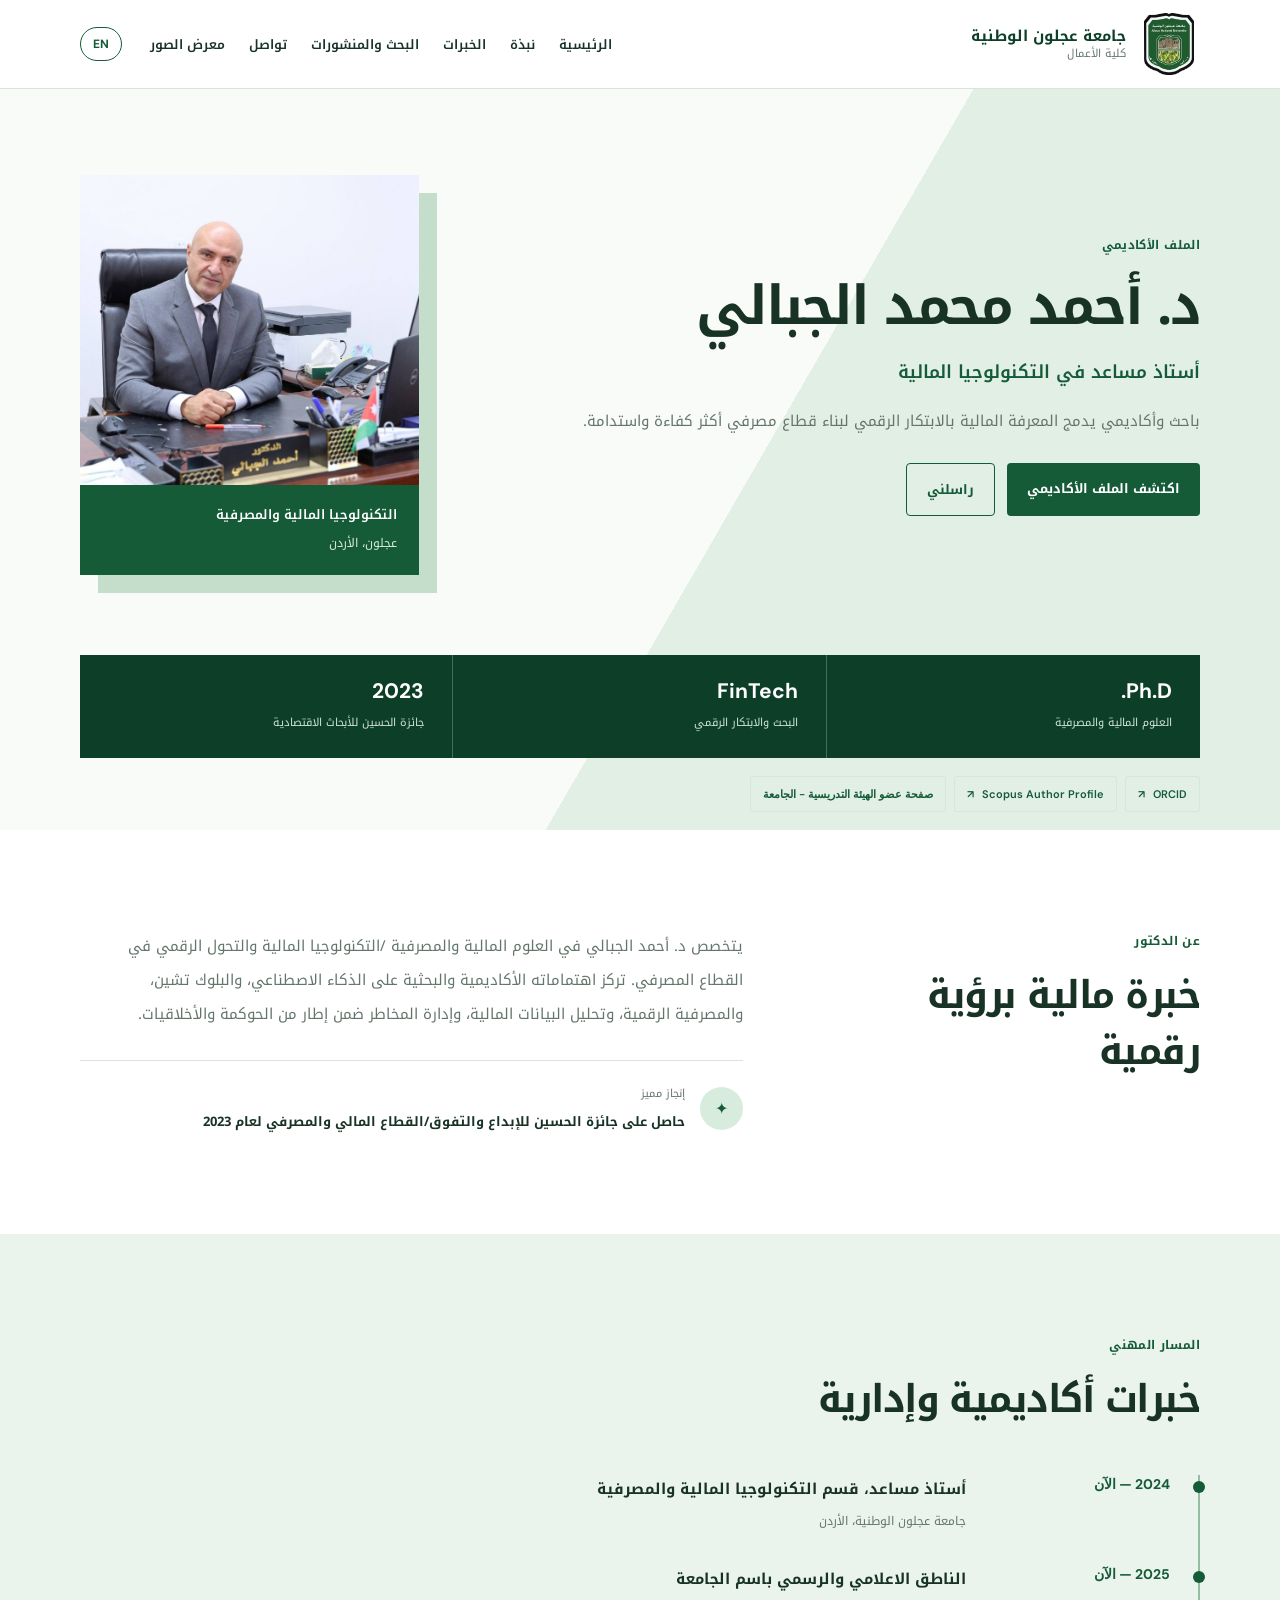
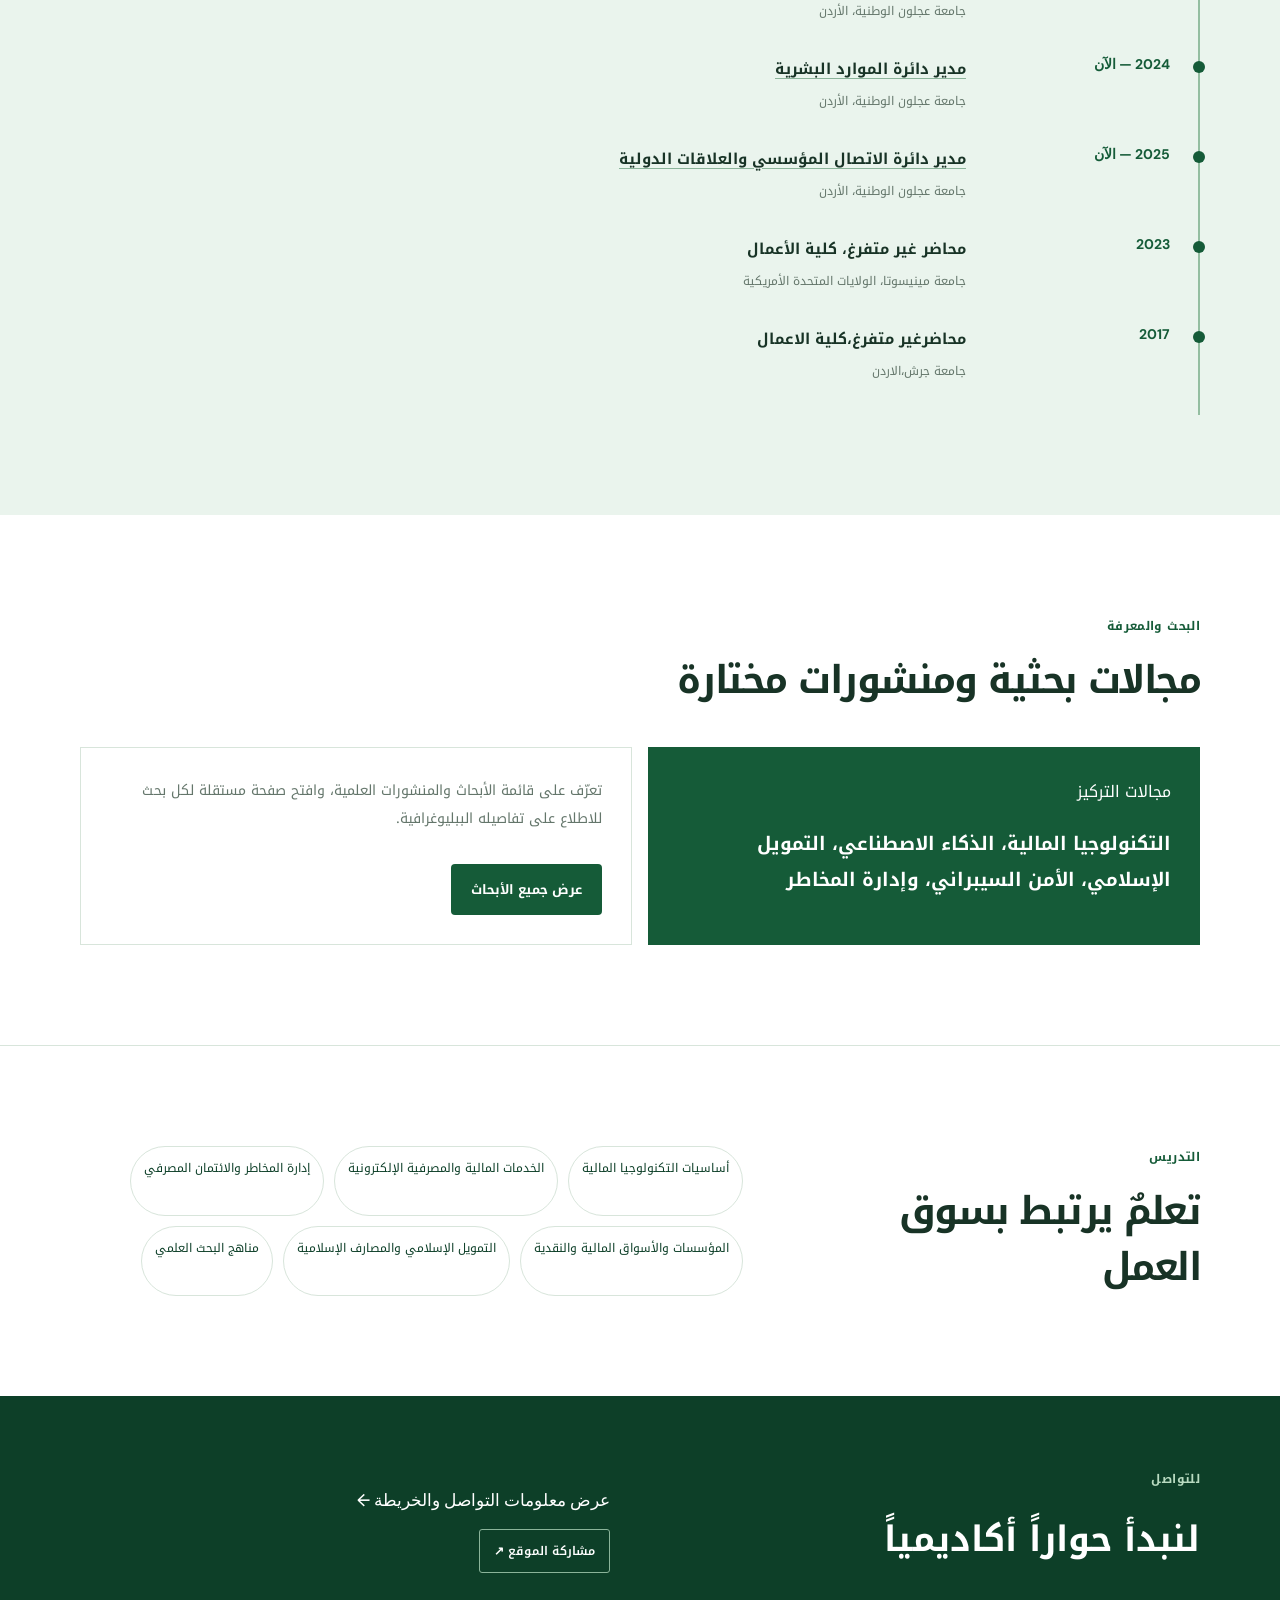
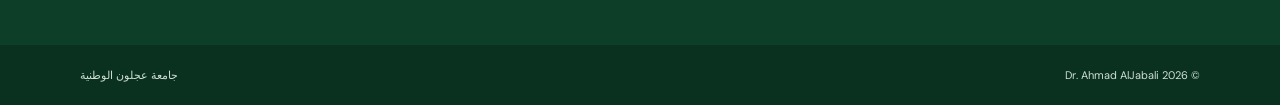
==== index.html @ 1e4c78b5 "Update index.html" ====
<!doctype html>
<html lang="ar" dir="rtl">
<head>
  <meta charset="UTF-8" />
  <meta name="viewport" content="width=device-width, initial-scale=1.0" />
  <title>د. أحمد الجبالي | الملف الأكاديمي</title>
  <meta name="description" content="الموقع الأكاديمي للدكتور أحمد الجبالي - العلوم المالية والمصرفية /التكنولوجيا المالية." />
  <!-- Social Media Preview -->
<meta property="og:title" content="د. أحمد محمد الجبالي | الملف الأكاديمي" />
<meta property="og:description" content="الموقع الأكاديمي للدكتور أحمد الجبالي - العلوم المالية والمصرفية/التكنولوجيا المالية." />
<meta property="og:image" content="https://mohammadalj5.github.io/dr_ahmadaljabali-website/assets/51c2ac51-fe63-4272-a3a8-78ae54e2b1c9.png" />
<meta property="og:url" content="https://mohammadalj5.github.io/dr_ahmadaljabali-website/" />
<meta property="og:type" content="website" />

<meta name="twitter:card" content="summary_large_image" />
<meta name="twitter:title" content="د. أحمد محمد الجبالي | الملف الأكاديمي" />
<meta name="twitter:description" content="الموقع الأكاديمي للدكتور أحمد الجبالي - العلوم المالية والمصرفية /التكنولوجيا المالية." />
<meta name="twitter:image" content="https://mohammadalj5.github.io/dr_ahmadaljabali-website/assets/51c2ac51-fe63-4272-a3a8-78ae54e2b1c9.png" />
  <link rel="preconnect" href="https://fonts.googleapis.com">
  <link rel="preconnect" href="https://fonts.gstatic.com" crossorigin>
  <link href="https://fonts.googleapis.com/css2?family=DM+Sans:wght@400;500;600;700&family=Noto+Kufi+Arabic:wght@400;500;600;700&display=swap" rel="stylesheet">
  <link rel="stylesheet" href="styles.css" />
</head>
<body>
  <header class="site-header" id="top">
    <div class="container nav-wrap">
      <a class="brand" href="#top" aria-label="الرئيسية">
        <img src="assets/anu-logo.png" alt="شعار جامعة عجلون الوطنية" />
        <span><strong data-i18n="university">جامعة عجلون الوطنية</strong><small data-i18n="college">كلية الأعمال</small></span>
      </a>
      <nav aria-label="التنقل الرئيسي">
        <a href="index.html" data-i18n="navHome">الرئيسية</a>
        <a href="#about" data-i18n="navAbout">نبذة</a>
        <a href="#experience" data-i18n="navExperience">الخبرات</a>
        <a href="publications.html" data-i18n="navResearch">البحث والمنشورات</a>
        <a href="contact.html" data-i18n="navContact">تواصل</a>
        <a href="gallery.html" data-i18n="navGallery">معرض الصور</a>
      </nav>
      <button class="language-toggle" id="languageToggle" type="button" aria-label="Switch to English">EN</button>
    </div>
  </header>

  <main>
    <section class="hero">
      <div class="container hero-grid">
        <div class="hero-copy">
          <p class="eyebrow" data-i18n="eyebrow">الملف الأكاديمي</p>
          <h1 data-i18n="name">د. أحمد محمد الجبالي</h1>
          <p class="role" data-i18n="role">أستاذ مساعد في العلوم المالية والمصرفية /التكنولوجيا المالية</p>
          <p class="intro" data-i18n="intro">باحث وأكاديمي يدمج المعرفة المالية بالابتكار الرقمي لبناء قطاع مصرفي أكثر كفاءة واستدامة.</p>
          <div class="hero-actions">
            <a class="button button-primary" href="#about" data-i18n="discover">اكتشف الملف الأكاديمي</a>
            <a class="button button-quiet" href="mailto:A.Aljabali@anu.edu.jo" data-i18n="email">راسلني</a>
          </div>
        </div>
        <aside class="profile-card profile-visual" aria-label="صورة الدكتور أحمد الجبالي">
          <img src="assets/ahmad-aljabali.jpg" alt="الدكتور أحمد الجبالي" />
          <div class="photo-caption"><p data-i18n="cardDepartment"> التكنولوجيا المالية والمصرفية</p><span data-i18n="cardLocation">عجلون، الأردن</span></div>
        </aside>
      </div>
      <div class="container highlights" aria-label="إحصاءات مهنية">
        <div><strong>Ph.D.</strong><span data-i18n="statPhd">العلوم المالية والمصرفية</span></div>
        <div><strong>FinTech</strong><span data-i18n="statFintech">البحث والابتكار الرقمي</span></div>
        <div><strong>2023</strong><span data-i18n="statAward">جائزة الحسين للأبحاث الاقتصادية</span></div>
      </div>
      <div class="container profile-links" aria-label="روابط أكاديمية">
        <a href="https://orcid.org/0009-0002-8690-1469" target="_blank" rel="noopener">ORCID <span>↗</span></a>
        <a href="https://www.scopus.com/authid/detail.uri?authorId=59674496400" target="_blank" rel="noopener">Scopus Author Profile <span>↗</span></a>
        <a href="https://www.anu.edu.jo/colleges/business-college/department-of-banking-and-financial-sciences/faculty-members-of-the-department-of-banking-and-finance/" target="_blank" rel="noopener" data-i18n="facultyLink">صفحة عضو الهيئة التدريسية - الجامعة</a>
      </div>
    </section>

    <section class="section" id="about">
      <div class="container two-column">
        <div>
          <p class="section-kicker" data-i18n="aboutKicker">عن الدكتور</p>
          <h2 data-i18n="aboutTitle">خبرة مالية برؤية رقمية</h2>
        </div>
        <div>
          <p class="body-copy" data-i18n="aboutText">يتخصص د. أحمد الجبالي في العلوم المالية والمصرفية /التكنولوجيا المالية والتحول الرقمي في القطاع المصرفي. تركز اهتماماته الأكاديمية والبحثية على الذكاء الاصطناعي، والبلوك تشين، والمصرفية الرقمية، وتحليل البيانات المالية، وإدارة المخاطر ضمن إطار من الحوكمة والأخلاقيات.</p>
          <div class="award-callout">
            <span class="award-icon">✦</span>
            <div><small data-i18n="awardLabel">إنجاز مميز</small><strong data-i18n="awardText">حاصل على جائزة الحسين للابداع والتفوق / القطاع المالية والمصرفي لعام 2023</strong></div>
          </div>
        </div>
      </div>
    </section>

    <section class="section soft-section" id="experience">
      <div class="container">
        <p class="section-kicker" data-i18n="experienceKicker">المسار المهني</p>
        <h2 data-i18n="experienceTitle">خبرات أكاديمية وإدارية</h2>
        <div class="timeline">
          <article><time>2024 — <span data-i18n="present">الآن</span></time><div><h3 data-i18n="job1">أستاذ مساعد، قسم التكنولوجيا المالية والمصرفية</h3><p data-i18n="anu">جامعة عجلون الوطنية، الأردن</p></div></article>
          <article><time>2025 — <span data-i18n="present2">الآن</span></time><div><h3 data-i18n="job2"> الناطق الاعلامي والرسمي باسم الجامعة</h3><p data-i18n="anu2">جامعة عجلون الوطنية، الأردن</p></div></article>
          <article><time>2024 — <span data-i18n="present3">الآن</span></time><div><h3><a class="role-link" href="https://www.anu.edu.jo/human-resources-department/" target="_blank" rel="noopener" data-i18n="jobHr"> مدير دائرة الموارد البشرية</a></h3><p data-i18n="anuHr">جامعة عجلون الوطنية، الأردن</p></div></article>
          <article><time>2025 — <span data-i18n="present4">الآن</span></time><div><h3><a class="role-link" href="https://www.anu.edu.jo/public-relations-department/" target="_blank" rel="noopener" data-i18n="jobPr">مدير دائرة الإتصال المؤسسي والعلاقات الدولية </a></h3><p data-i18n="anuPr">جامعة عجلون الوطنية، الأردن</p></div></article>
          <article><time>2023 </time><div><h3 data-i18n="job4">محاضر غير متفرغ/كلية الاعمال</h3><p data-i18n="minnesota">جامعة مينيسوتا، الولايات المتحدة الأمريكية</p></div></article>
          <article><time>2017 </time><div><h3 data-i18n="job5">محاضرغيرمتفرغ،كلية الاعمال</h3><p data-i18n="fiafi">الاردن،جامعة جرش</p></div></article>
        </div>
      </div>
    </section>

    <section class="section" id="research">
      <div class="container">
        <p class="section-kicker" data-i18n="researchKicker">البحث والمعرفة</p>
        <h2 data-i18n="researchTitle">مجالات بحثية ومنشورات مختارة</h2>
        <div class="research-overview">
          <article class="research-lead"><span data-i18n="areasLabel">مجالات التركيز</span><h3 data-i18n="areas">التكنولوجيا المالية، الذكاء الاصطناعي، التمويل الإسلامي، الأمن السيبراني، وإدارة المخاطر</h3></article>
          <div><p data-i18n="researchIntro">تعرّف على قائمة الأبحاث والمنشورات العلمية، وافتح صفحة مستقلة لكل بحث للاطلاع على تفاصيله الببليوغرافية.</p><a href="publications.html" class="button button-primary" data-i18n="viewResearch">عرض جميع الأبحاث</a></div>
        </div>
      </div>
    </section>

    <section class="section teaching-section">
      <div class="container two-column">
        <div><p class="section-kicker" data-i18n="teachingKicker">التدريس</p><h2 data-i18n="teachingTitle">تعلمٌ يرتبط بسوق العمل</h2></div>
        <div class="course-list">
          <span data-i18n="course1">أساسيات التكنولوجيا المالية</span><span data-i18n="course2">الخدمات المالية والمصرفية الإلكترونية</span><span data-i18n="course3">إدارة المخاطر والائتمان المصرفي</span><span data-i18n="course4">المؤسسات والأسواق المالية والنقدية</span><span data-i18n="course5">التمويل الإسلامي والمصارف الإسلامية</span><span data-i18n="course6">مناهج البحث العلمي</span>
        </div>
      </div>
    </section>

    <section class="contact-section" id="contact">
      <div class="container contact-grid">
        <div><p class="section-kicker light" data-i18n="contactKicker">للتواصل</p><h2 data-i18n="contactTitle">لنبدأ حواراً أكاديمياً</h2></div>
        <div class="contact-details"><a href="contact.html" data-i18n="contactCta">عرض معلومات التواصل والخريطة ←</a><button class="share-site" id="shareSite" type="button" data-i18n="shareSite">مشاركة الموقع ↗</button></div>
      </div>
    </section>
  </main>
  <footer><div class="container"><span>© <span id="year"></span> Dr. Ahmad AlJabali</span><span data-i18n="footer">جامعة عجلون الوطنية</span></div></footer>
  <script src="publications.js"></script><script src="script.js"></script><script src="share.js"></script>
</body>
</html>
---- styles.css ----
:root{--green:#155b38;--green-dark:#0d3f28;--mint:#eaf4ed;--cream:#f9fbf8;--ink:#183326;--muted:#64766b;--line:#d8e5db}*{box-sizing:border-box}html{scroll-behavior:smooth}body{margin:0;background:#fff;color:var(--ink);font-family:"Noto Kufi Arabic","DM Sans",sans-serif}.container{width:min(1120px,calc(100% - 48px));margin:auto}.site-header{background:#fff;border-bottom:1px solid var(--line);position:sticky;top:0;z-index:10}.nav-wrap{min-height:88px;display:flex;align-items:center;justify-content:space-between;gap:28px}.brand{display:flex;align-items:center;gap:12px;color:var(--green-dark);text-decoration:none;line-height:1.35}.brand img{width:62px;height:62px;object-fit:contain}.brand strong,.brand small{display:block}.brand strong{font-size:15px}.brand small{font-size:11px;color:var(--muted)}nav{display:flex;align-items:center;gap:24px;margin-inline-start:auto}nav a{font-size:13px;color:var(--ink);text-decoration:none;font-weight:600}nav a:hover{color:var(--green)}.language-toggle{border:1px solid var(--green);border-radius:99px;padding:8px 12px;background:white;color:var(--green);font:700 12px "DM Sans";cursor:pointer}.hero{overflow:hidden;padding:86px 0 0;background:linear-gradient(120deg,#f8fbf8 0%,#f8fbf8 57%,#e1efe5 57%)}.hero-grid{display:grid;grid-template-columns:1.55fr .75fr;align-items:center;gap:80px}.eyebrow,.section-kicker{color:var(--green);font-size:12px;font-weight:700;letter-spacing:.03em;margin:0 0 16px}.hero h1{font-size:clamp(30px,4.2vw,54px);line-height:1.3;margin:0 0 13px;letter-spacing:-.04em}.role{font-size:18px;font-weight:600;margin:0 0 17px;color:var(--green)}.intro{font-size:15px;line-height:2;color:var(--muted);max-width:620px}.hero-actions{display:flex;gap:12px;margin-top:27px}.button{padding:13px 20px;border-radius:4px;text-decoration:none;font-size:13px;font-weight:700}.button-primary{background:var(--green);color:white}.button-quiet{border:1px solid var(--green);color:var(--green)}.profile-card{align-self:stretch;min-height:350px;background:var(--green);color:white;padding:44px 36px;display:flex;flex-direction:column;justify-content:flex-end;box-shadow:18px 18px 0 #c5ddcb}.monogram{width:95px;height:95px;display:grid;place-items:center;border:1px solid #a8c9b2;border-radius:50%;font-size:30px;font-weight:700;margin-bottom:auto}.profile-line{height:1px;background:#8bb49a;margin:24px 0}.profile-card p{font-size:15px;font-weight:600;line-height:1.8;margin:0}.profile-card span{font-size:12px;color:#d9ecde}.highlights{display:grid;grid-template-columns:repeat(3,1fr);margin-top:80px;background:var(--green-dark);color:white}.highlights div{padding:22px 28px;border-inline-start:1px solid #3e7255}.highlights div:first-child{border:0}.highlights strong{font-family:"DM Sans";font-size:21px;display:block}.highlights span{font-size:11px;color:#d2e5d7}.section{padding:100px 0}.two-column{display:grid;grid-template-columns:.7fr 1.3fr;gap:100px}.section h2{font-size:clamp(25px,3vw,39px);line-height:1.45;margin:0;letter-spacing:-.04em}.body-copy{font-size:15px;line-height:2.25;color:var(--muted);margin:0}.award-callout{border-top:1px solid var(--line);margin-top:28px;padding-top:22px;display:flex;gap:15px;align-items:center}.award-icon{background:#d7ecdc;color:var(--green);width:43px;height:43px;border-radius:50%;display:grid;place-items:center}.award-callout small,.award-callout strong{display:block}.award-callout small{font-size:11px;color:var(--muted);margin-bottom:5px}.award-callout strong{font-size:13px}.soft-section{background:var(--mint)}.timeline{margin-top:48px;border-inline-start:2px solid #94bea1}.timeline article{position:relative;display:grid;grid-template-columns:170px 1fr;gap:34px;padding:0 28px 33px}.timeline article:before{content:"";position:absolute;width:12px;height:12px;border-radius:50%;background:var(--green);inset-inline-start:-7px;top:6px}.timeline time{font:700 14px "DM Sans";color:var(--green)}.timeline h3{font-size:15px;margin:0 0 7px}.timeline p{font-size:12px;color:var(--muted);margin:0}.research-grid{margin-top:40px;display:grid;grid-template-columns:repeat(2,1fr);gap:16px}.research-grid article{border:1px solid var(--line);padding:27px;min-height:175px}.research-lead{background:var(--green);color:white;border-color:var(--green)!important}.research-grid span,.publication small{font:700 12px "DM Sans";color:#93cba5}.research-grid h3{font-size:16px;line-height:1.8;margin:14px 0}.publication h3{font-family:"DM Sans";line-height:1.5}.publication p{font:12px "DM Sans";color:var(--muted);margin:0}.teaching-section{border-top:1px solid var(--line)}.course-list{display:flex;flex-wrap:wrap;gap:10px}.course-list span{padding:10px 13px;border:1px solid var(--line);border-radius:99px;font-size:12px;color:var(--green-dark)}.contact-section{padding:72px 0;background:var(--green-dark);color:white}.contact-grid{display:grid;grid-template-columns:1fr 1fr;gap:60px;align-items:end}.light{color:#b9dbc1}.contact-section h2{font-size:35px;margin:0}.contact-details{display:flex;flex-direction:column;gap:10px}.contact-details a{font:500 17px "DM Sans";color:white;text-decoration:none}.contact-details p{font-size:12px;color:#c8ddcd;margin:4px 0 0}footer{background:#0a3020;color:#cfe0d3;font:11px "DM Sans"}footer .container{min-height:60px;display:flex;align-items:center;justify-content:space-between}@media(max-width:760px){.container{width:min(100% - 32px,1120px)}.nav-wrap{min-height:76px}.brand img{width:48px;height:48px}.brand strong{font-size:11px}.brand small{display:none}nav{display:none}.hero{padding-top:55px;background:#f8fbf8}.hero-grid,.two-column,.contact-grid{grid-template-columns:1fr;gap:35px}.profile-card{min-height:230px}.highlights{grid-template-columns:1fr;margin-top:50px}.highlights div{border-inline-start:0;border-top:1px solid #3e7255}.section{padding:65px 0}.timeline article{grid-template-columns:1fr;gap:7px}.research-grid{grid-template-columns:1fr}.contact-section{padding:55px 0}.contact-section h2{font-size:28px}}

/* Extended profile and publication pages */
.profile-visual{padding:0}.profile-visual img{width:100%;height:310px;object-fit:cover;object-position:center 25%}.photo-caption{padding:18px 22px}.profile-card .photo-caption p{font-size:13px}.profile-links{display:flex;flex-wrap:wrap;gap:8px;padding:18px 0}.profile-links a{font:600 11px "DM Sans";color:var(--green);text-decoration:none;border:1px solid var(--line);padding:10px 12px;border-radius:3px}.profile-links span{margin-inline-start:5px}.role-link{color:var(--ink);text-decoration-color:#8bb49a;text-underline-offset:4px}.research-actions{margin-top:35px;display:flex;align-items:center;gap:16px;flex-wrap:wrap}.scopus-link{padding:11px 14px;background:var(--green);color:white;text-decoration:none;font:700 12px "DM Sans"}.research-actions span{font-size:11px;color:var(--muted)}.research-grid{margin-top:16px}.publication-list{display:contents}.publication{display:block;border:1px solid var(--line);padding:27px;min-height:175px;color:var(--ink);text-decoration:none;transition:transform .2s,box-shadow .2s}.publication:hover{transform:translateY(-3px);box-shadow:0 10px 25px #153b2420}.publication h3{font:600 15px/1.55 "DM Sans";margin:12px 0}.publication p{font:12px/1.5 "DM Sans";color:var(--muted);margin:0 0 15px}.publication>span{color:var(--green);font-size:11px}.publication-hero{padding:110px 0 85px;background:var(--mint)}.publication-hero small{font:700 15px "DM Sans";color:var(--green)}.publication-hero h1{max-width:900px;font:600 clamp(28px,4vw,49px)/1.3 "DM Sans";margin:18px 0}.publication-hero p{font:16px "DM Sans";color:var(--muted)}.back-link{font-size:12px;color:var(--green);text-decoration:none}.detail-grid{display:grid;grid-template-columns:.7fr 1.3fr;gap:100px}.publication-details{border-top:1px solid var(--line)}.publication-details div{display:grid;grid-template-columns:170px 1fr;gap:20px;padding:20px 0;border-bottom:1px solid var(--line)}.publication-details span{font-size:12px;color:var(--muted)}.publication-details strong{font:600 14px/1.6 "DM Sans"}.author-cta{background:var(--green);padding:35px 0;color:white}.author-cta .container{display:flex;justify-content:space-between;align-items:center}.author-cta a{color:white;font:700 12px "DM Sans"}@media(max-width:760px){.profile-visual img{height:290px}.detail-grid{grid-template-columns:1fr;gap:35px}.publication-hero{padding:65px 0}.publication-details div{grid-template-columns:1fr;gap:5px}.author-cta .container{align-items:flex-start;gap:16px;flex-direction:column}}
.research-overview{margin-top:38px;display:grid;grid-template-columns:1fr 1fr;gap:16px;align-items:stretch}.research-overview .research-lead{padding:29px}.research-overview>div{border:1px solid var(--line);padding:29px;display:flex;flex-direction:column;justify-content:space-between}.research-overview p{font-size:14px;line-height:2;color:var(--muted);margin:0 0 22px}.research-overview .button{align-self:flex-start}.publications-page-list{display:grid;grid-template-columns:repeat(2,1fr);gap:16px}@media(max-width:760px){.research-overview,.publications-page-list{grid-template-columns:1fr}}
.active{color:var(--green);border-bottom:2px solid var(--green);padding-bottom:5px}.contact-page-grid{display:grid;grid-template-columns:.8fr 1.2fr;gap:35px}.contact-card{background:var(--mint);padding:38px}.contact-card h2{font-size:26px;margin:0 0 27px}.contact-card a{display:block;color:var(--green-dark);font:500 15px/1.7 "DM Sans";text-decoration:none;padding:13px 0;border-top:1px solid #c8ddcd}.contact-card a small{display:block;color:var(--muted);font:11px "Noto Kufi Arabic"}.contact-card .address{font-size:12px;line-height:2;color:var(--muted);margin:20px 0 0}.map-card{background:#0d193a;padding:14px}.map-card iframe{display:block;width:100%;height:390px;border:0;filter:saturate(.9)}.map-card>a{display:inline-block;margin-top:14px;color:white;font-size:12px;text-decoration:none}.gallery-grid{display:grid;grid-template-columns:minmax(0,700px);justify-content:center}.gallery-grid figure{margin:0;background:var(--mint)}.gallery-grid img{display:block;width:100%;max-height:720px;object-fit:cover;object-position:center 20%}.gallery-grid figcaption{padding:15px;font-size:12px;color:var(--muted)}@media(max-width:760px){.contact-page-grid{grid-template-columns:1fr}.map-card iframe{height:300px}}
.gallery-grid{grid-template-columns:repeat(3,minmax(0,1fr));gap:18px;justify-content:stretch}.gallery-grid figure{box-shadow:0 8px 22px #153b2417;overflow:hidden}.gallery-grid img{height:250px;object-fit:cover;transition:transform .25s}.gallery-grid figure:hover img{transform:scale(1.035)}@media(max-width:850px){.gallery-grid{grid-template-columns:repeat(2,minmax(0,1fr))}}@media(max-width:520px){.gallery-grid{grid-template-columns:1fr}.gallery-grid img{height:auto;max-height:none}}
/* Keep every destination available from the top navigation on smaller screens. */
@media(max-width:760px){.nav-wrap{flex-wrap:wrap;gap:10px;padding:10px 0}.nav-wrap nav{display:flex;order:3;width:100%;overflow-x:auto;gap:16px;padding:8px 0 4px;margin:0;white-space:nowrap}.nav-wrap nav a{font-size:11px;flex:0 0 auto}.language-toggle{margin-inline-start:auto}.nav-wrap .brand{max-width:calc(100% - 54px)}}
.share-site{align-self:flex-start;margin-top:8px;padding:10px 14px;border:1px solid #8bb49a;background:transparent;color:white;border-radius:3px;font:600 12px "Noto Kufi Arabic";cursor:pointer}.share-site:hover{background:#ffffff12}
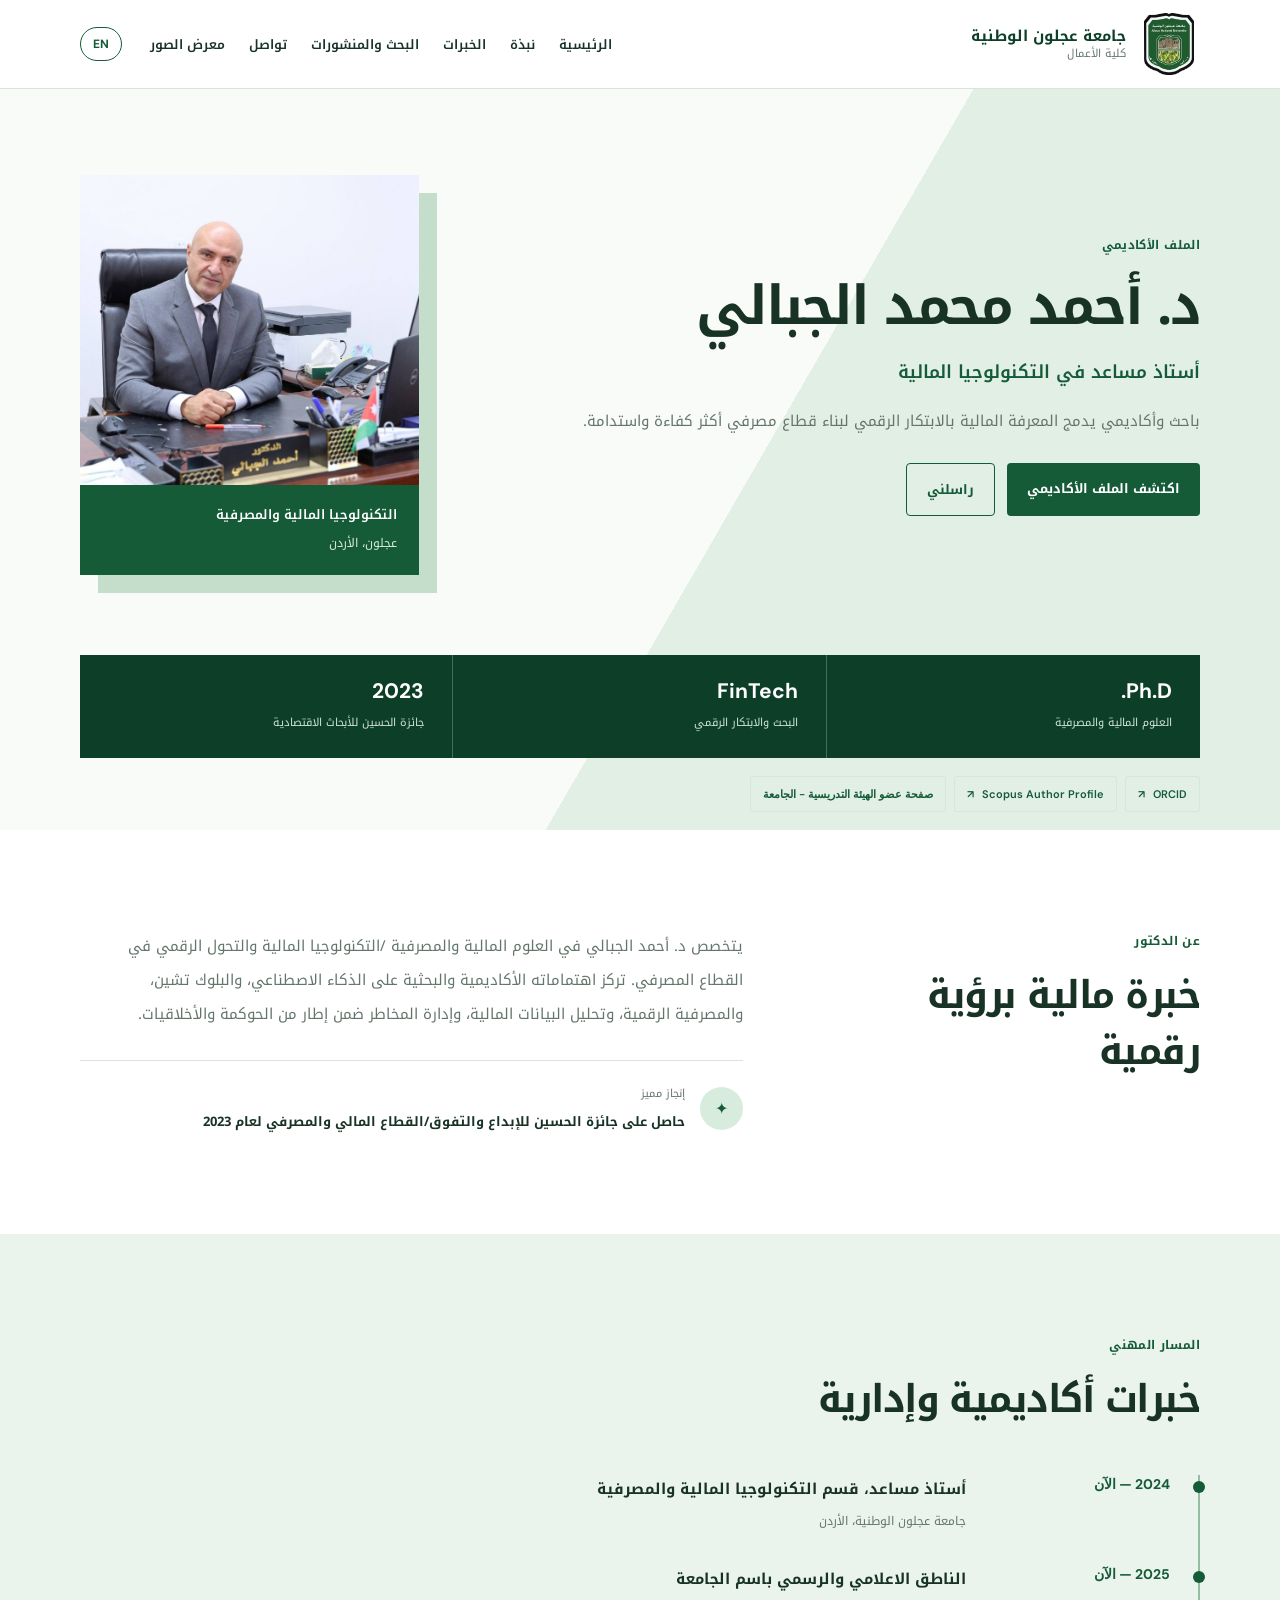
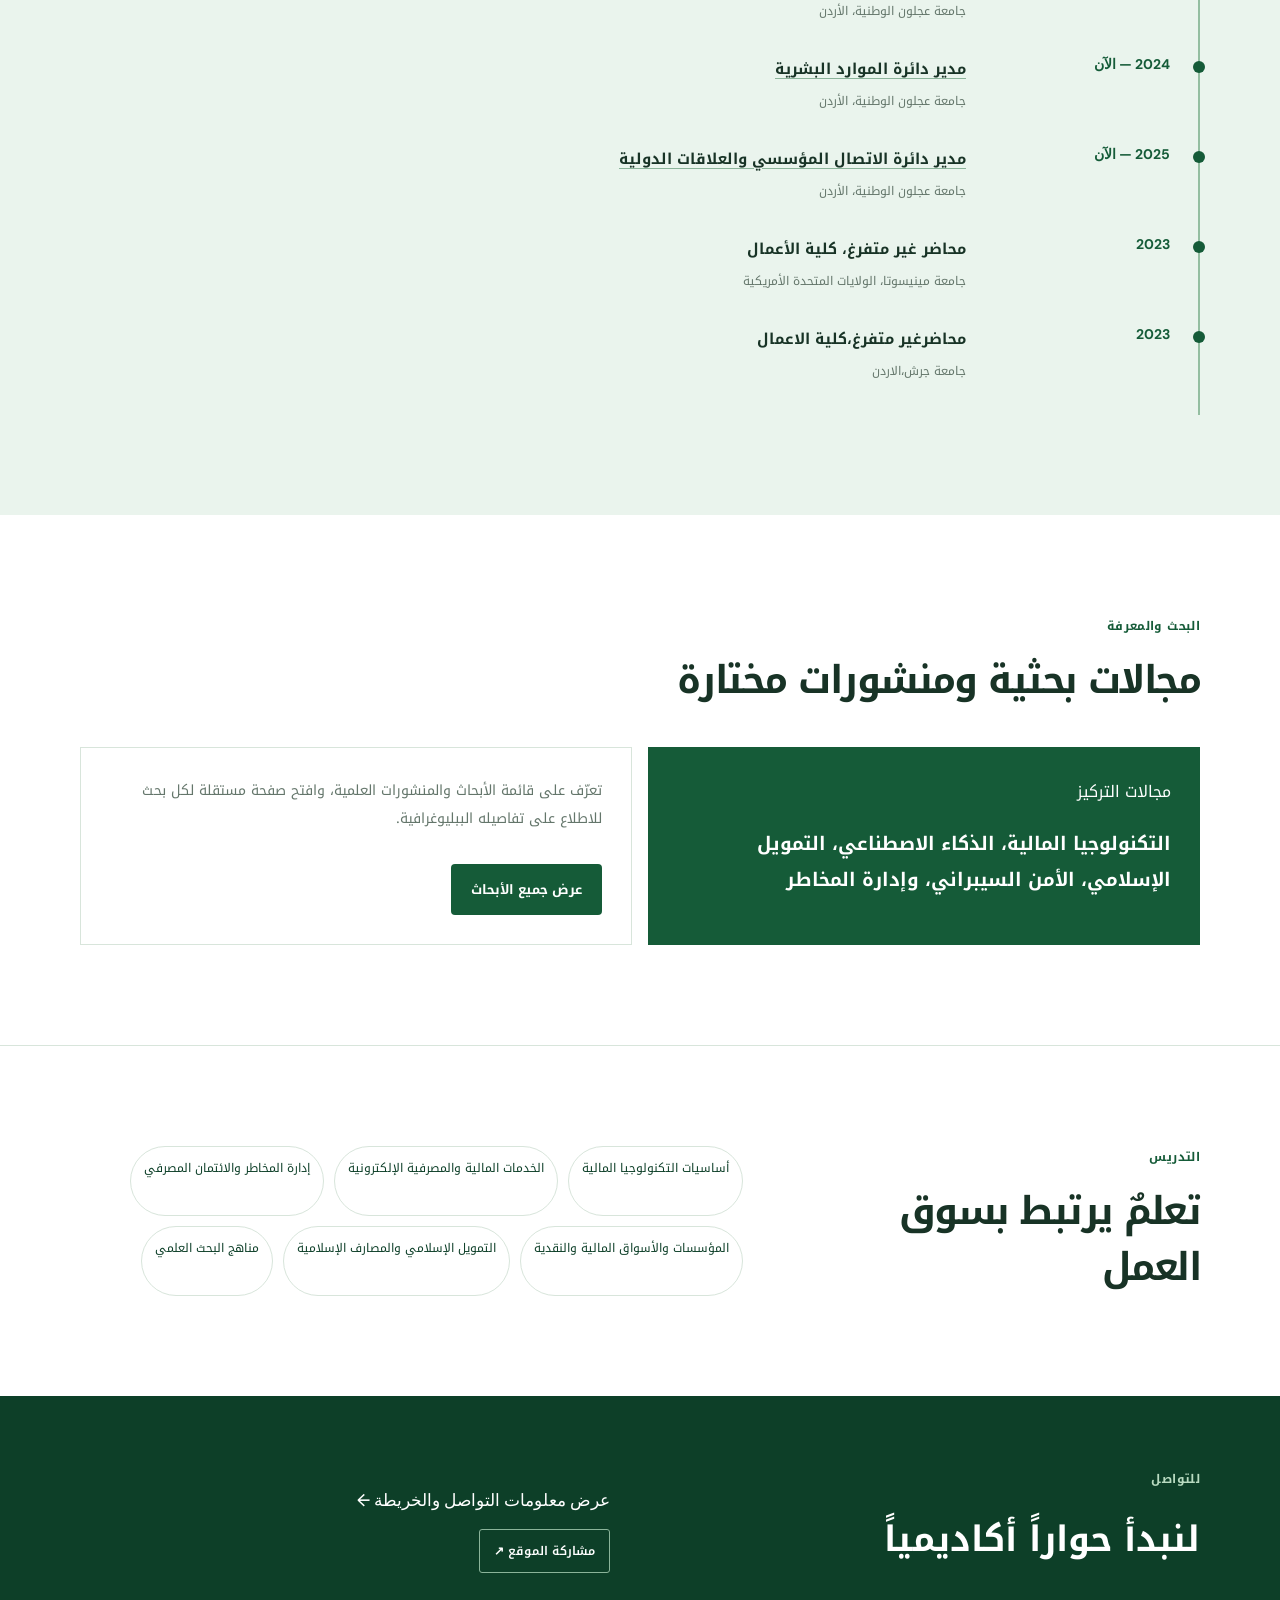
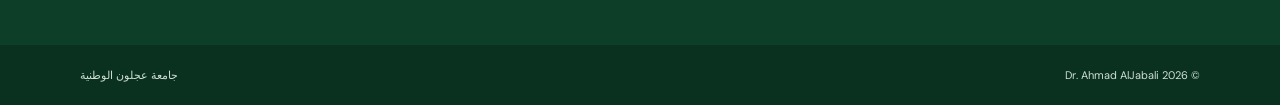
==== commit 4b6a5fde: "Update job listing year from 2017 to 2023" ====
--- a/index.html
+++ b/index.html
@@ -96,7 +96,7 @@
           <article><time>2024 — <span data-i18n="present3">الآن</span></time><div><h3><a class="role-link" href="https://www.anu.edu.jo/human-resources-department/" target="_blank" rel="noopener" data-i18n="jobHr"> مدير دائرة الموارد البشرية</a></h3><p data-i18n="anuHr">جامعة عجلون الوطنية، الأردن</p></div></article>
           <article><time>2025 — <span data-i18n="present4">الآن</span></time><div><h3><a class="role-link" href="https://www.anu.edu.jo/public-relations-department/" target="_blank" rel="noopener" data-i18n="jobPr">مدير دائرة الإتصال المؤسسي والعلاقات الدولية </a></h3><p data-i18n="anuPr">جامعة عجلون الوطنية، الأردن</p></div></article>
           <article><time>2023 </time><div><h3 data-i18n="job4">محاضر غير متفرغ/كلية الاعمال</h3><p data-i18n="minnesota">جامعة مينيسوتا، الولايات المتحدة الأمريكية</p></div></article>
-          <article><time>2017 </time><div><h3 data-i18n="job5">محاضرغيرمتفرغ،كلية الاعمال</h3><p data-i18n="fiafi">الاردن،جامعة جرش</p></div></article>
+          <article><time>2023 </time><div><h3 data-i18n="job5">محاضرغيرمتفرغ،كلية الاعمال</h3><p data-i18n="fiafi">الاردن،جامعة جرش</p></div></article>
         </div>
       </div>
     </section>
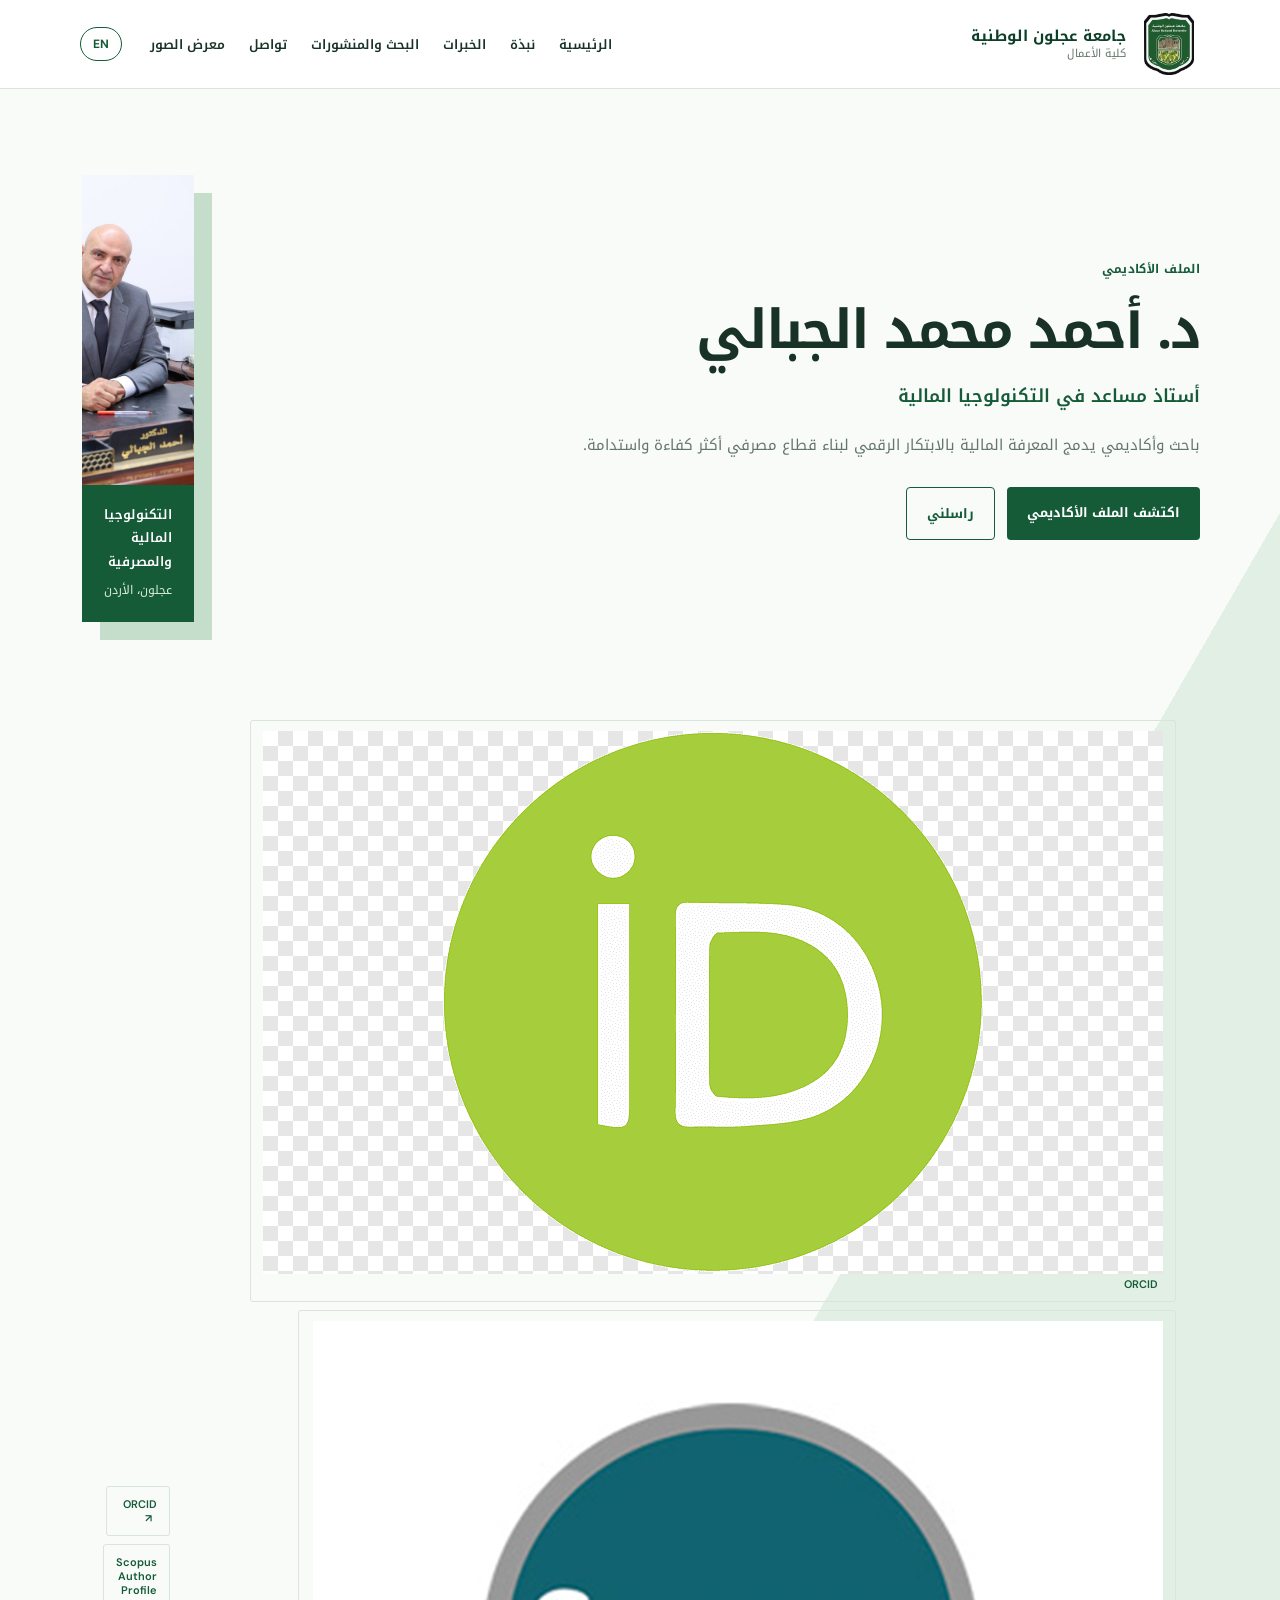
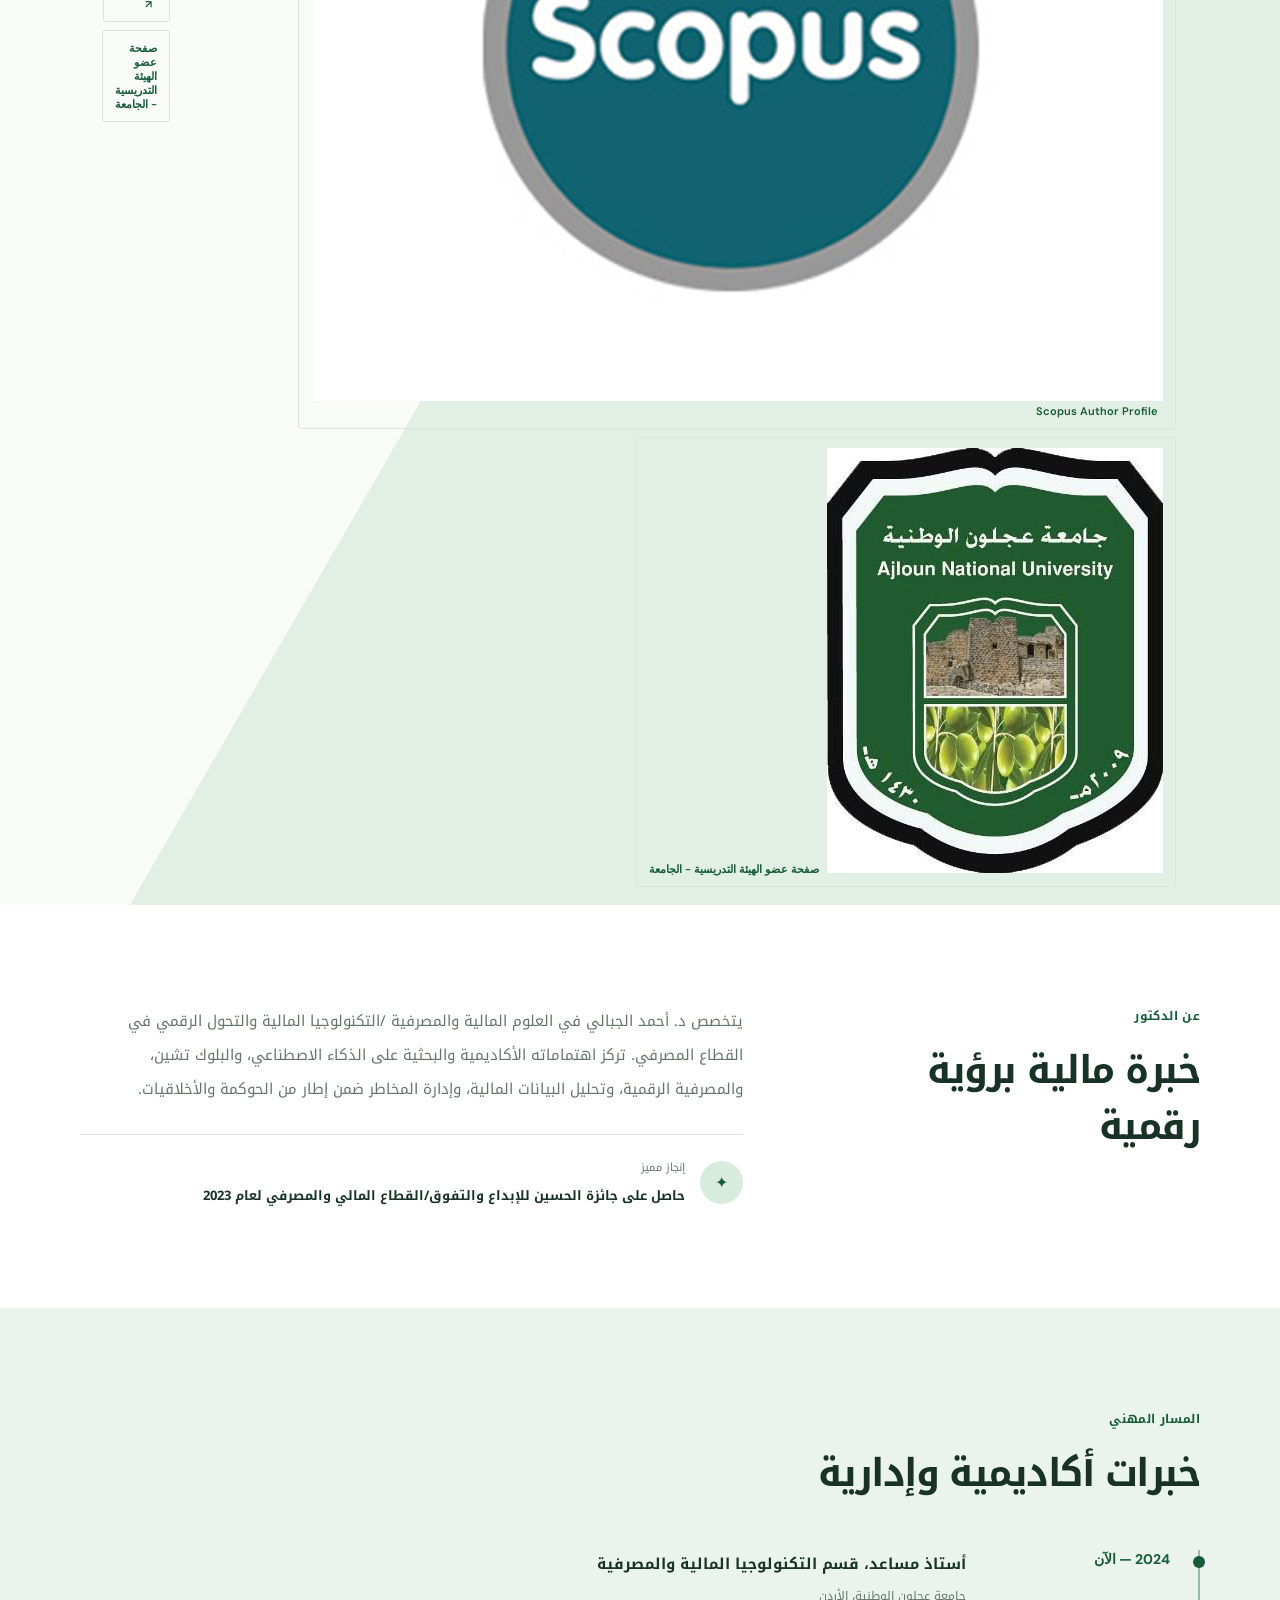
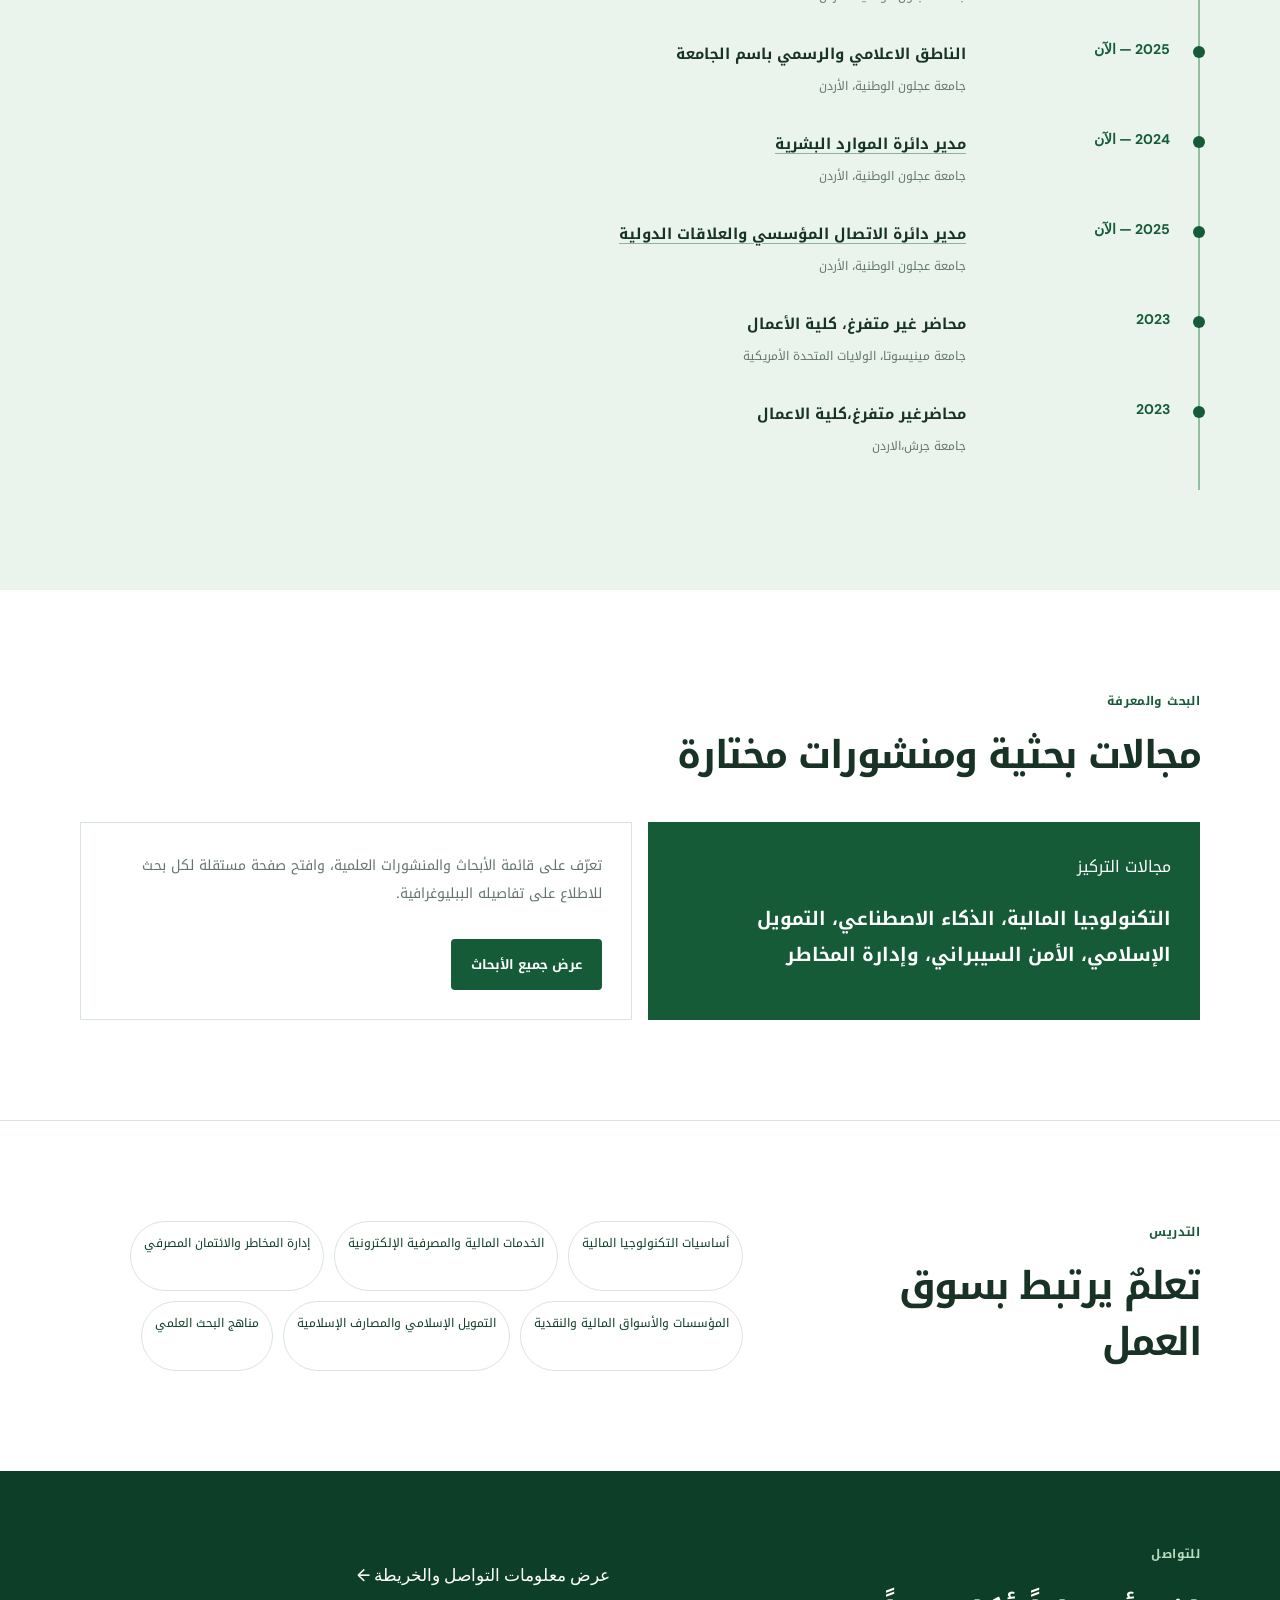
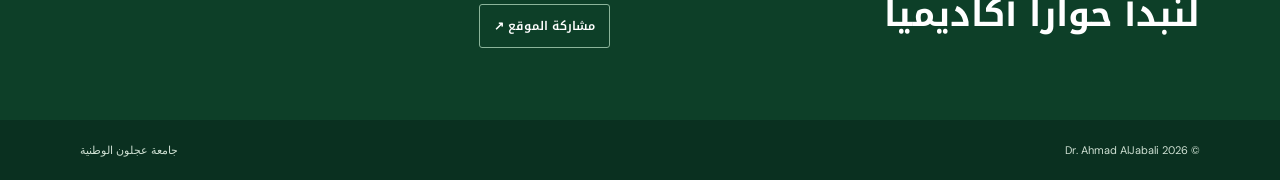
==== commit 7133162a: "Update index.html" ====
--- a/index.html
+++ b/index.html
@@ -57,12 +57,22 @@
           <img src="assets/ahmad-aljabali.jpg" alt="الدكتور أحمد الجبالي" />
           <div class="photo-caption"><p data-i18n="cardDepartment"> التكنولوجيا المالية والمصرفية</p><span data-i18n="cardLocation">عجلون، الأردن</span></div>
         </aside>
-      </div>
-      <div class="container highlights" aria-label="إحصاءات مهنية">
-        <div><strong>Ph.D.</strong><span data-i18n="statPhd">العلوم المالية والمصرفية</span></div>
-        <div><strong>FinTech</strong><span data-i18n="statFintech">البحث والابتكار الرقمي</span></div>
-        <div><strong>2023</strong><span data-i18n="statAward">جائزة الحسين للأبحاث الاقتصادية</span></div>
-      </div>
+     <div class="container profile-links" aria-label="روابط أكاديمية">
+  <a href="https://orcid.org/0009-0002-8690-1469" target="_blank" rel="noopener">
+    <img src="assets/orcid logo.png" alt="ORCID">
+    <span>ORCID</span>
+  </a>
+
+  <a href="https://www.scopus.com/authid/detail.uri?authorId=59674496400" target="_blank" rel="noopener">
+    <img src="assets/scopus logo.jpg" alt="Scopus">
+    <span>Scopus Author Profile</span>
+  </a>
+
+  <a href="https://www.anu.edu.jo/colleges/business-college/department-of-banking-and-financial-sciences/faculty-members-of-the-department-of-banking-and-finance/" target="_blank" rel="noopener">
+    <img src="assets/anu-logo.png" alt="جامعة عجلون الوطنية">
+    <span>صفحة عضو الهيئة التدريسية - الجامعة</span>
+  </a>
+</div>
       <div class="container profile-links" aria-label="روابط أكاديمية">
         <a href="https://orcid.org/0009-0002-8690-1469" target="_blank" rel="noopener">ORCID <span>↗</span></a>
         <a href="https://www.scopus.com/authid/detail.uri?authorId=59674496400" target="_blank" rel="noopener">Scopus Author Profile <span>↗</span></a>
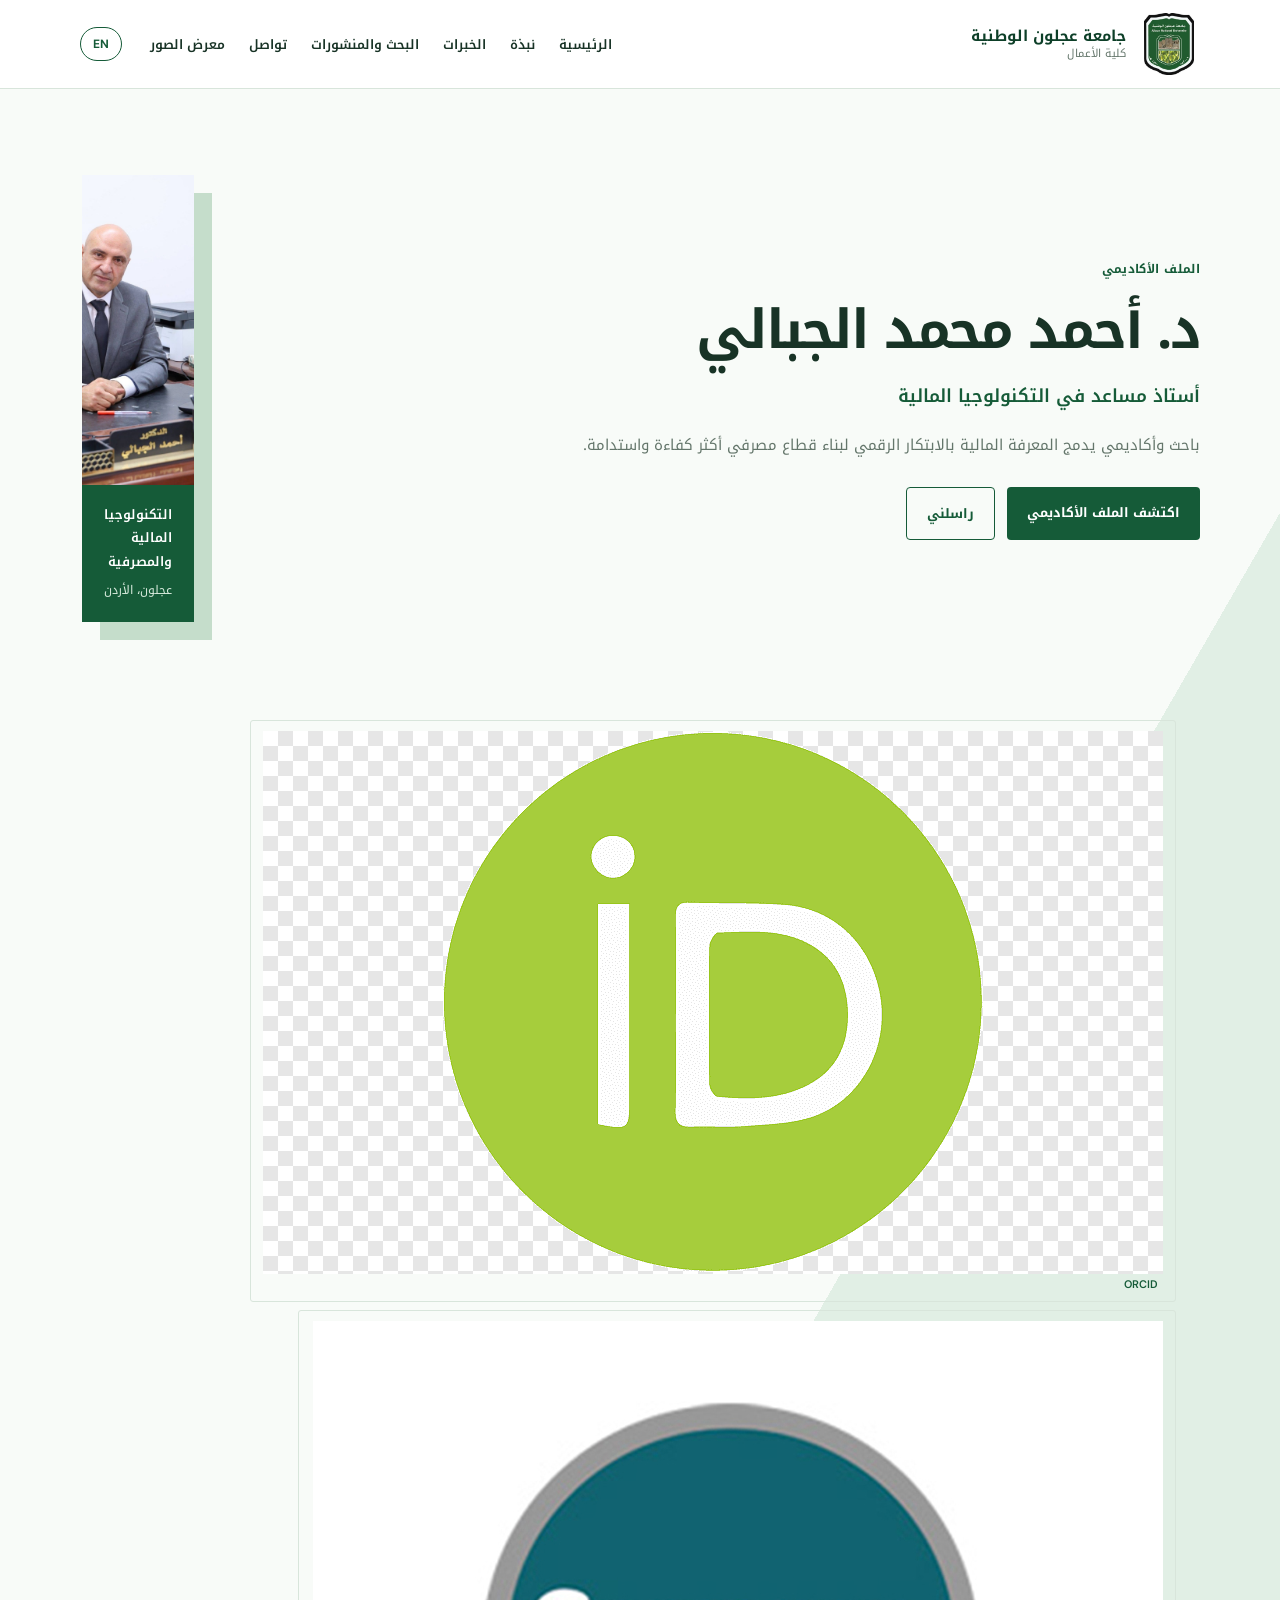
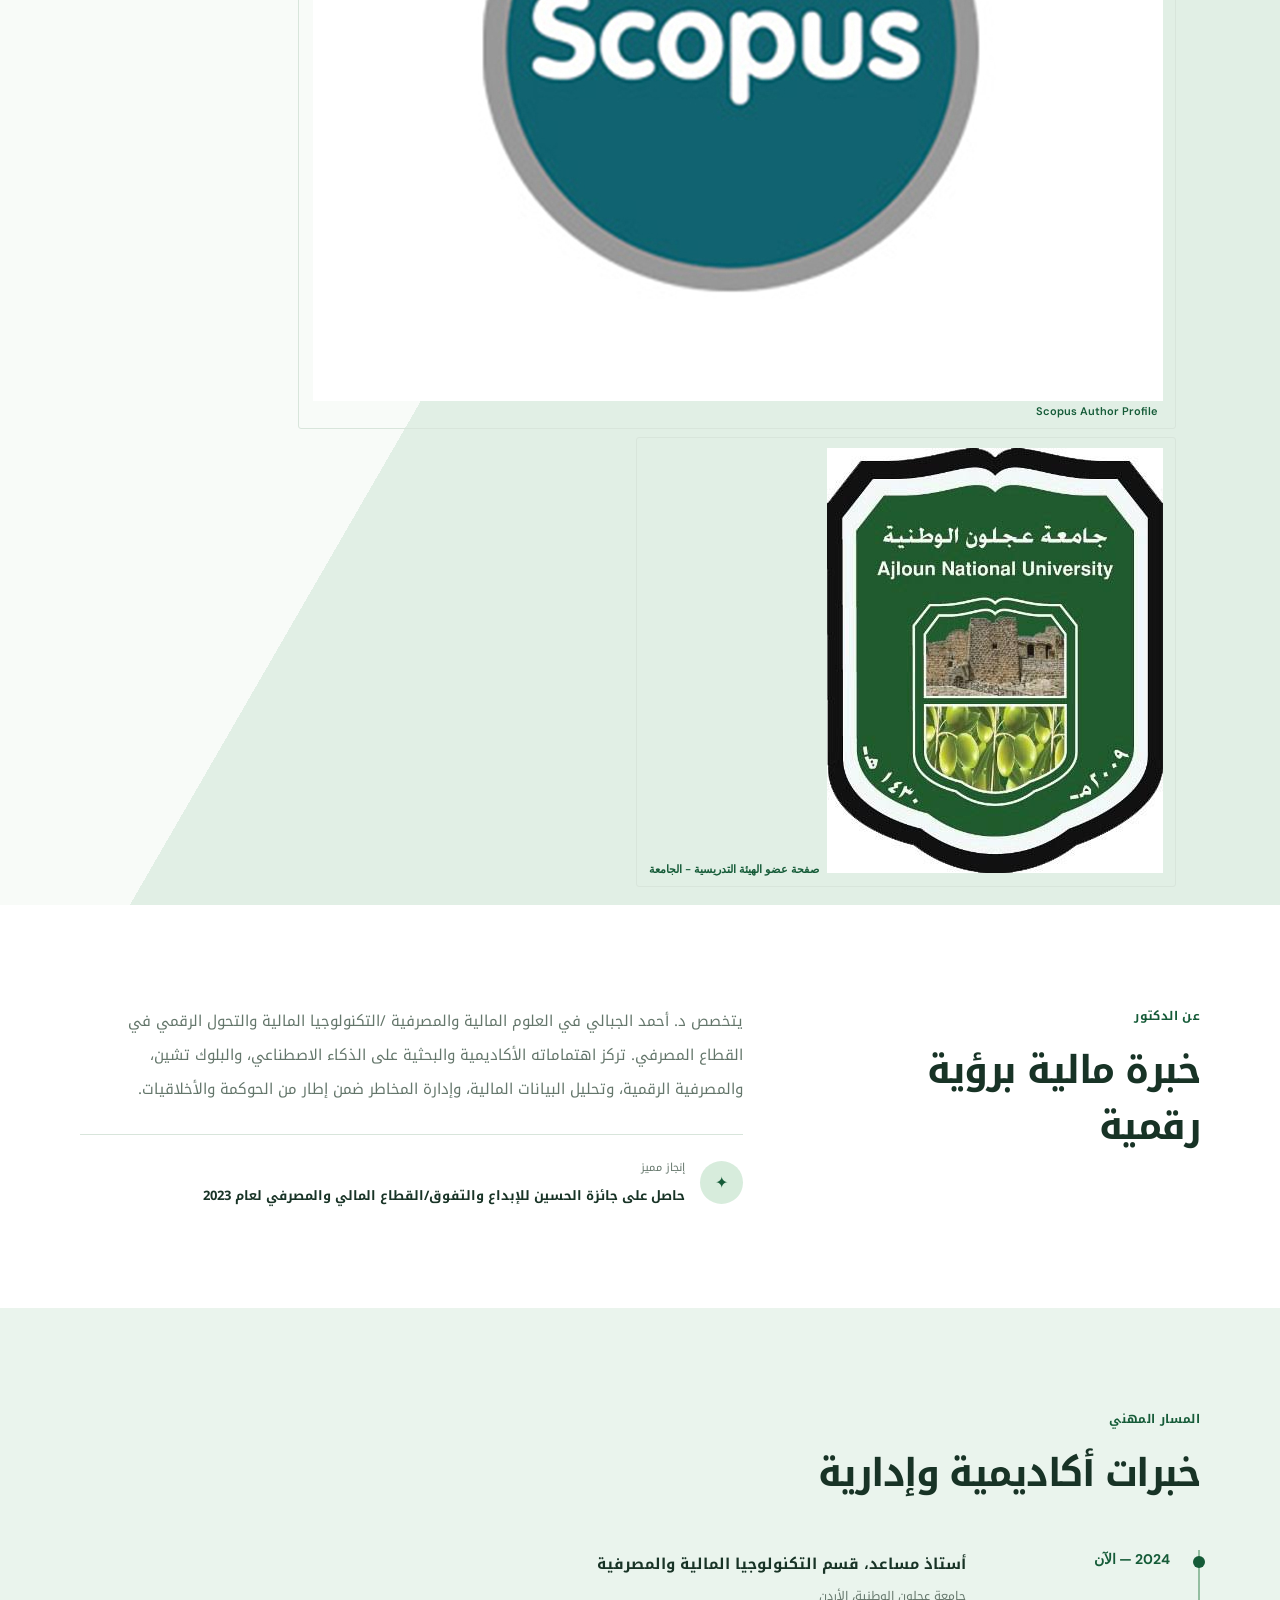
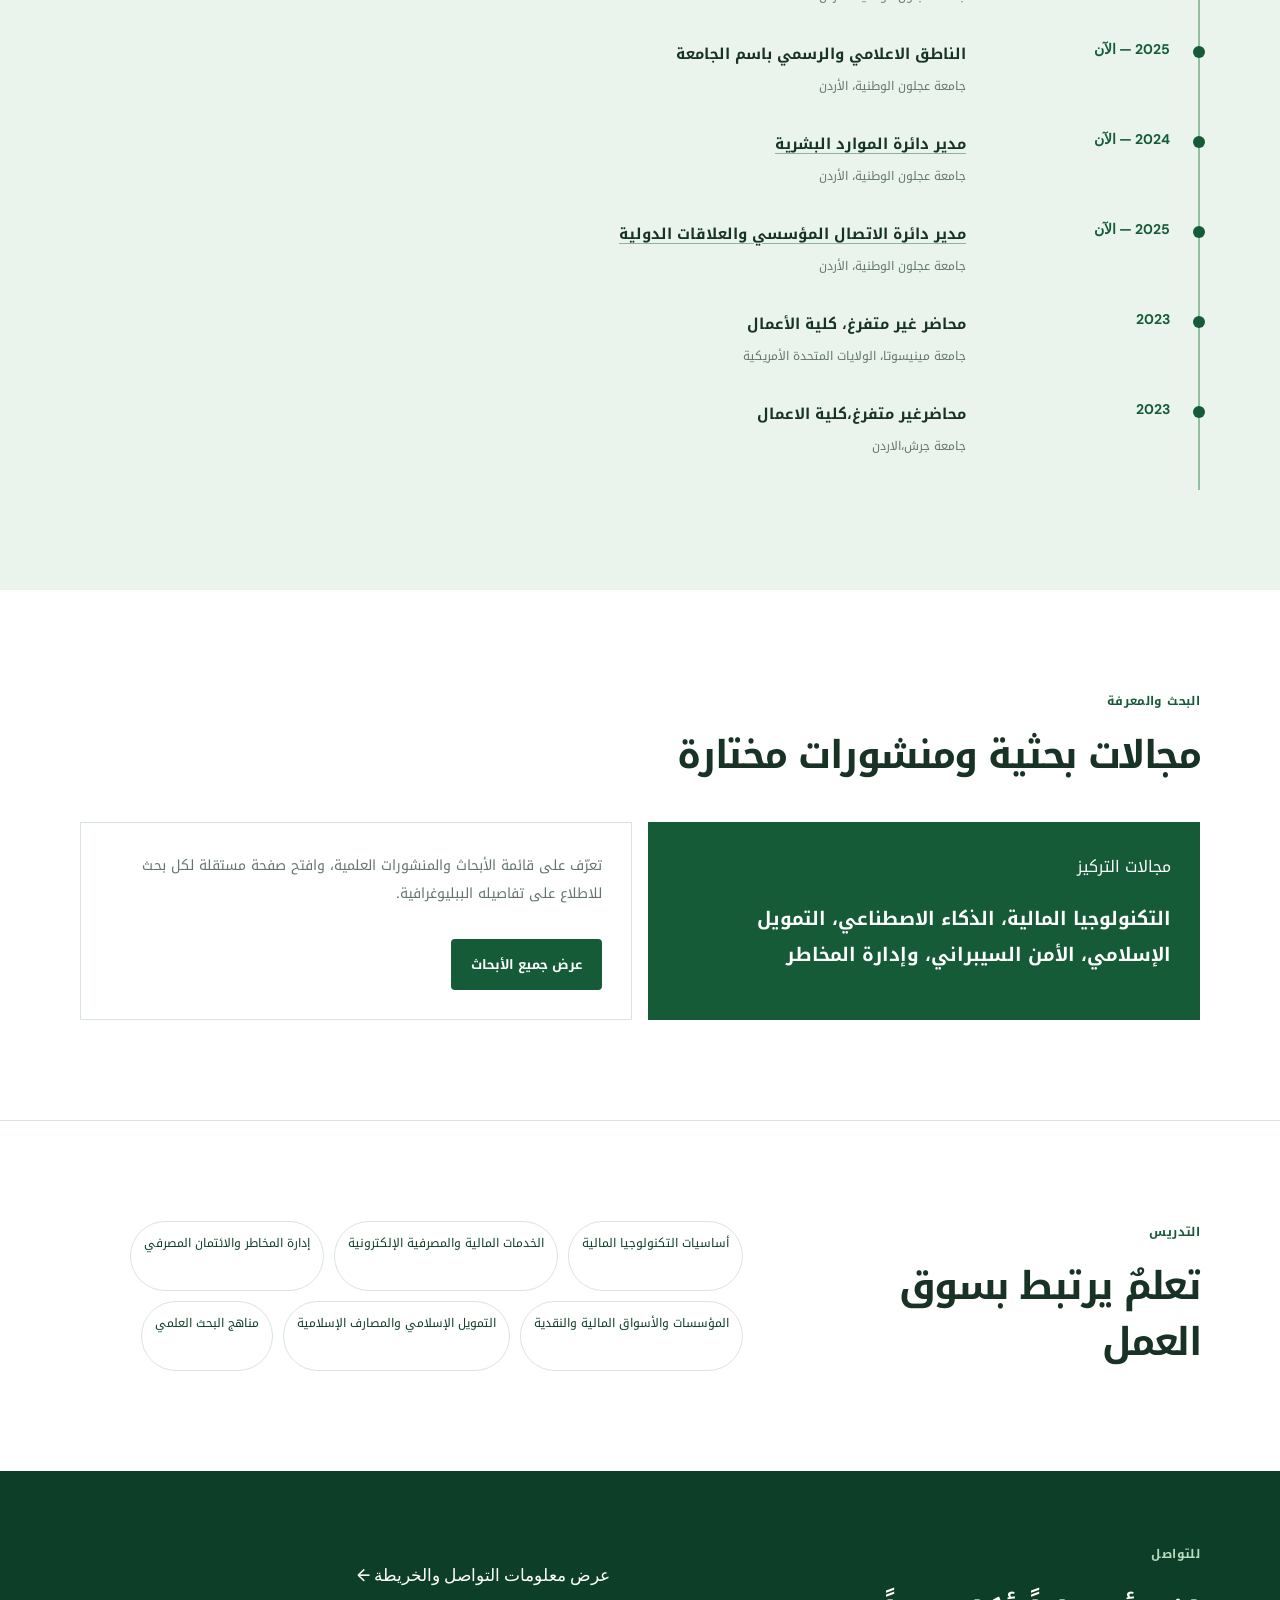
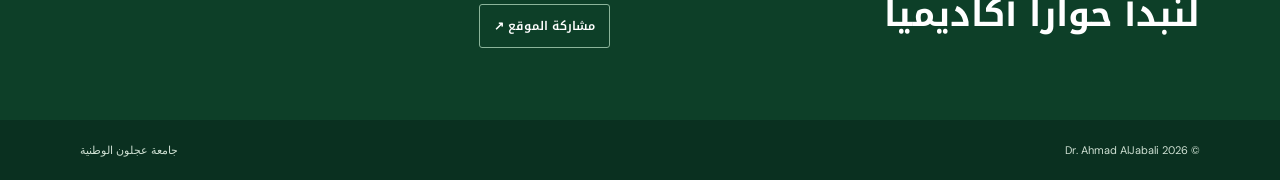
==== commit e736d143: "Remove academic links from profile section Removed academic links section from the profile." ====
--- a/index.html
+++ b/index.html
@@ -73,11 +73,7 @@
     <span>صفحة عضو الهيئة التدريسية - الجامعة</span>
   </a>
 </div>
-      <div class="container profile-links" aria-label="روابط أكاديمية">
-        <a href="https://orcid.org/0009-0002-8690-1469" target="_blank" rel="noopener">ORCID <span>↗</span></a>
-        <a href="https://www.scopus.com/authid/detail.uri?authorId=59674496400" target="_blank" rel="noopener">Scopus Author Profile <span>↗</span></a>
-        <a href="https://www.anu.edu.jo/colleges/business-college/department-of-banking-and-financial-sciences/faculty-members-of-the-department-of-banking-and-finance/" target="_blank" rel="noopener" data-i18n="facultyLink">صفحة عضو الهيئة التدريسية - الجامعة</a>
-      </div>
+     
     </section>
 
     <section class="section" id="about">
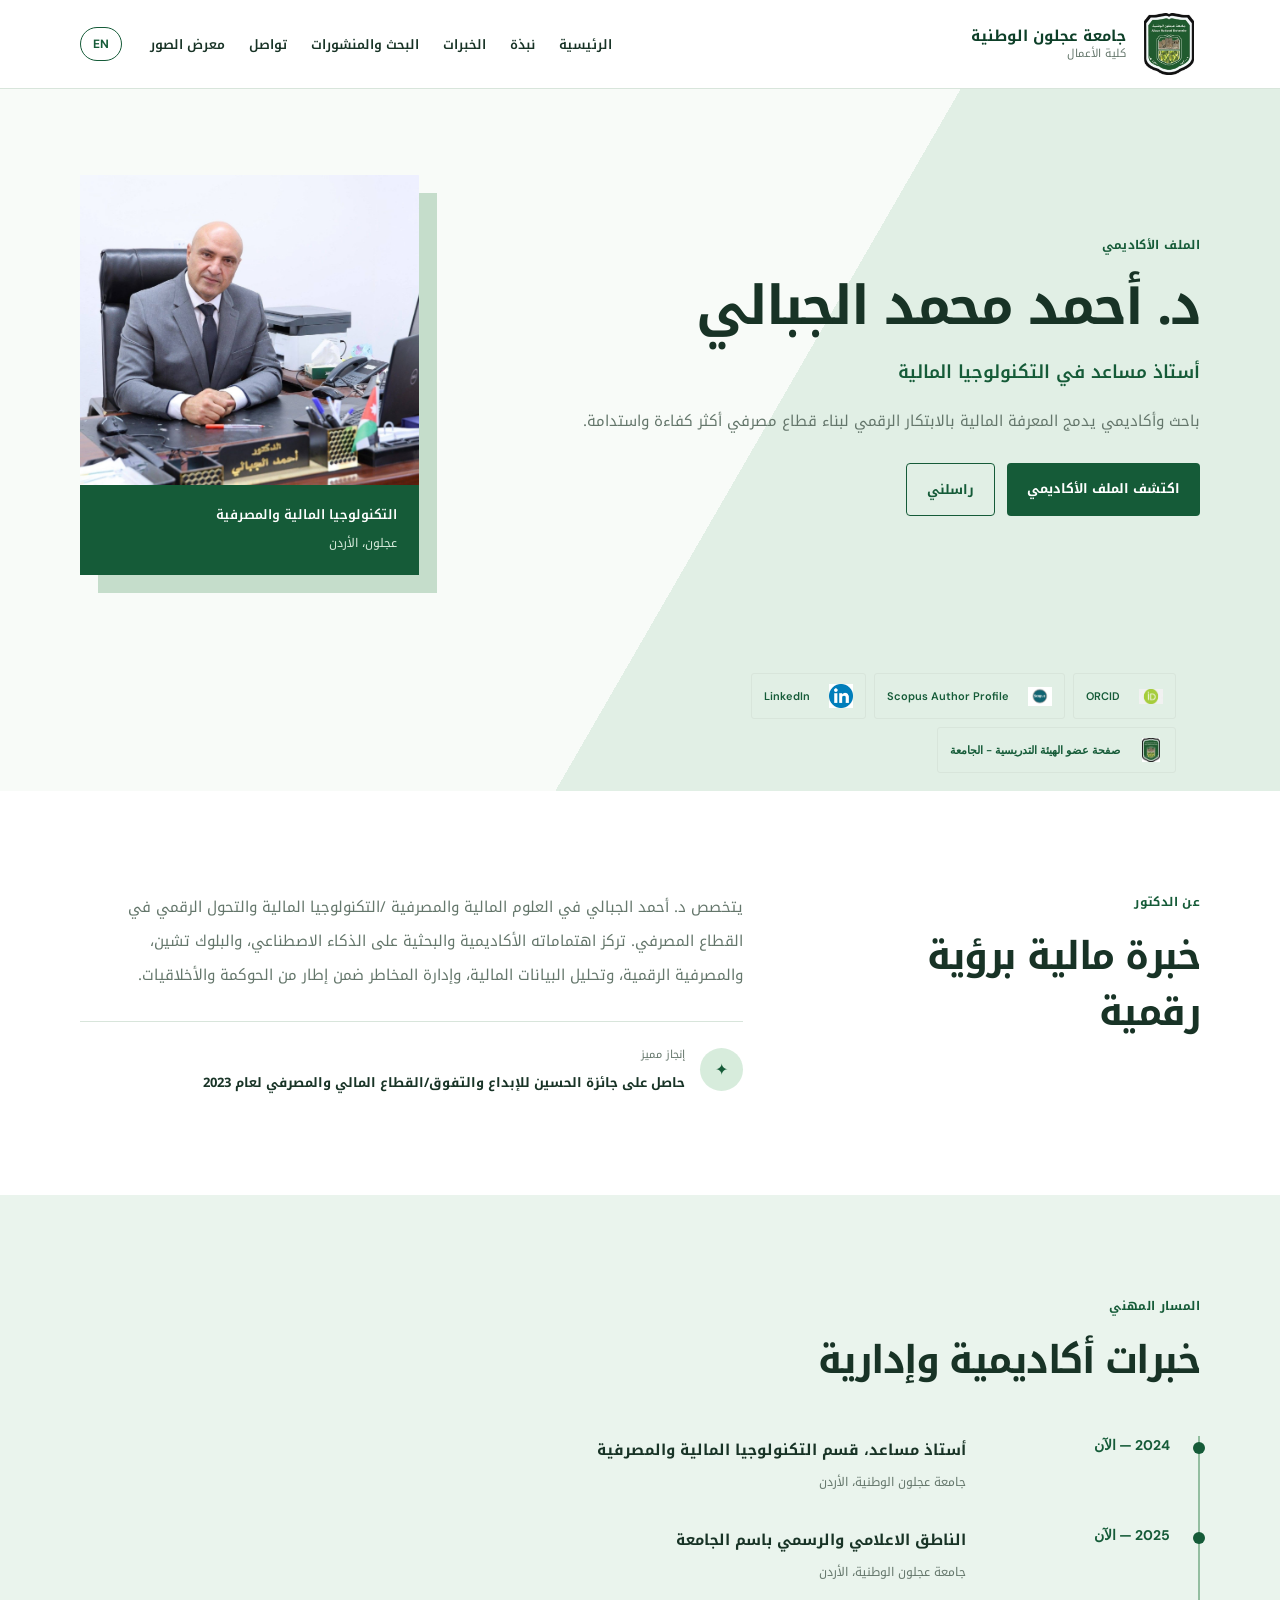
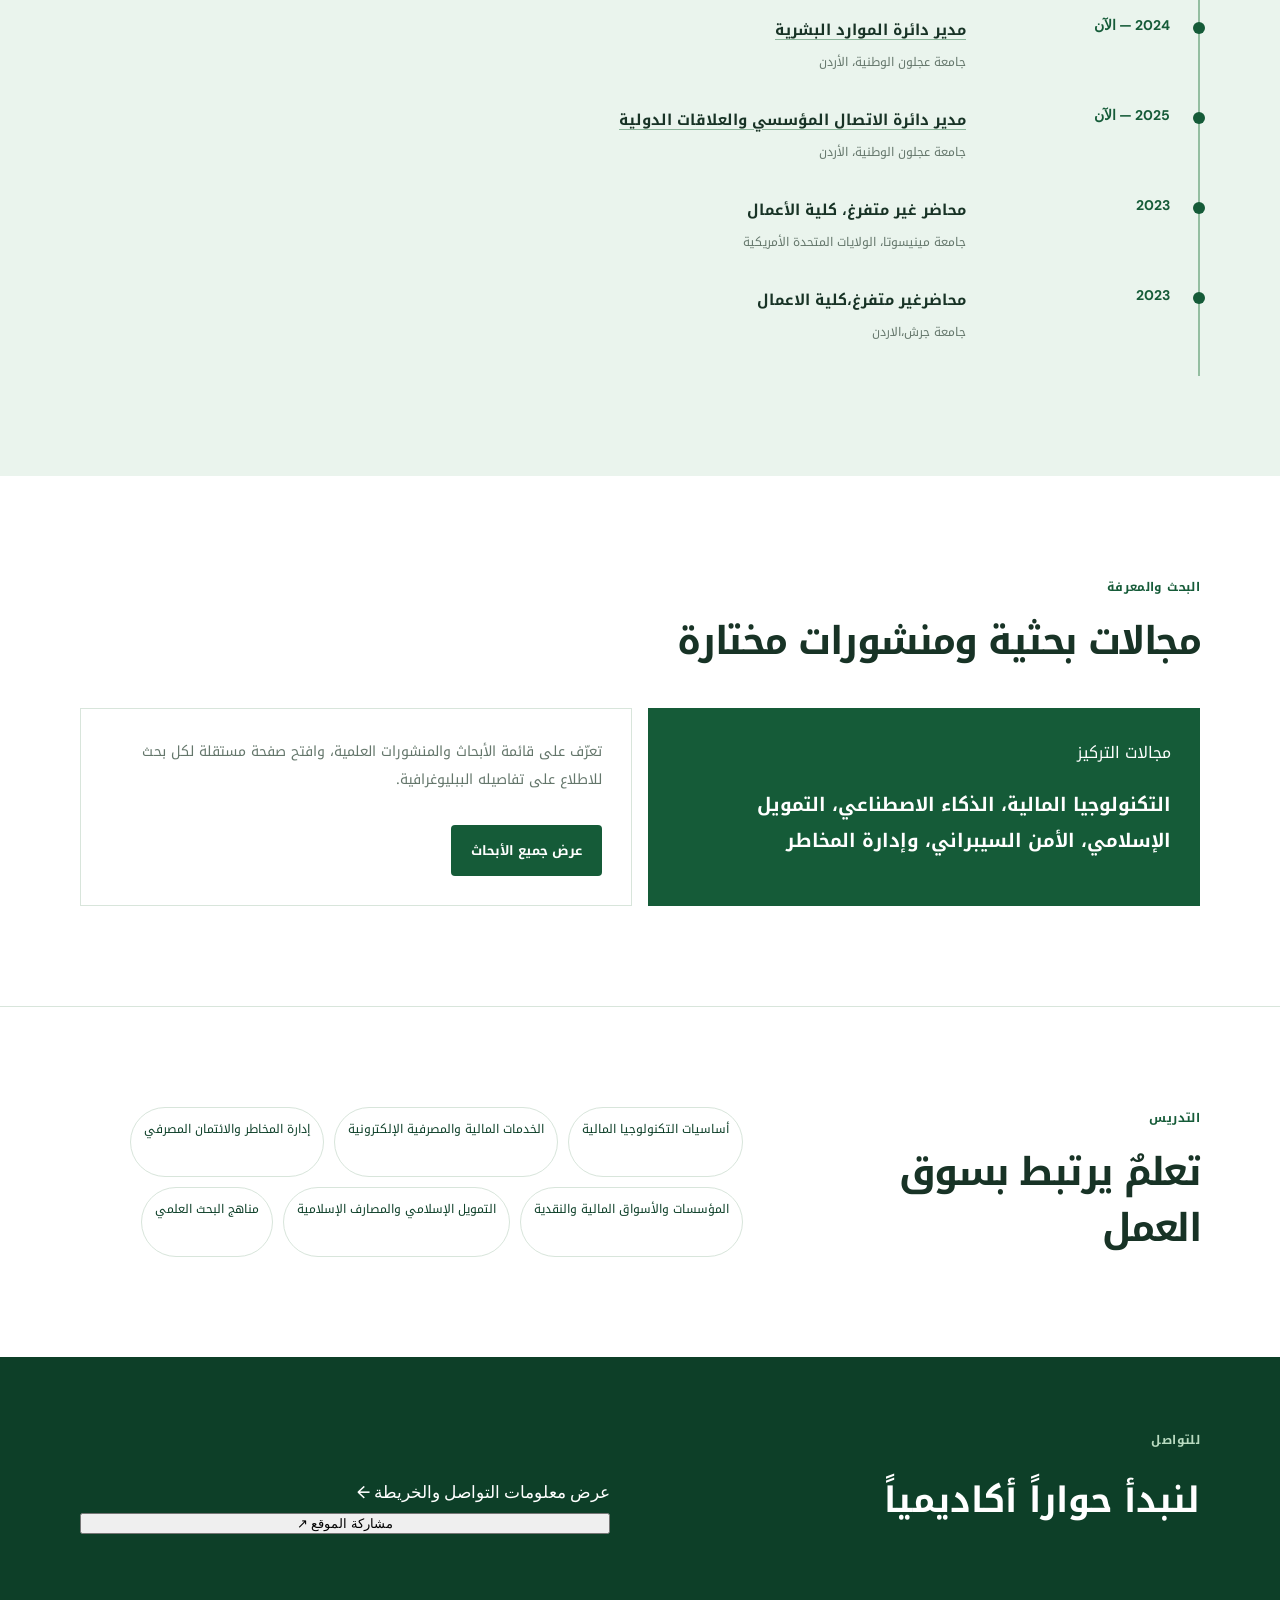
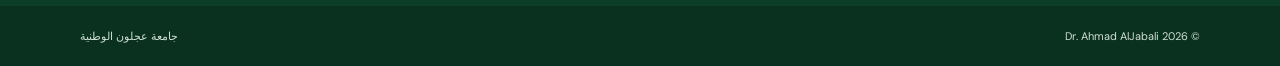
==== commit 3b4cea2f: "Add LinkedIn profile link and logo to index.html" ====
--- a/index.html
+++ b/index.html
@@ -67,7 +67,10 @@
     <img src="assets/scopus logo.jpg" alt="Scopus">
     <span>Scopus Author Profile</span>
   </a>
-
+<a href="https://www.linkedin.com/in/dr-ahmad-aljabali-895127381" target="_blank" rel="noopener">
+  <img src="assets/linkedin-logo.jpg" alt="LinkedIn">
+  <span>LinkedIn</span>
+</a>
   <a href="https://www.anu.edu.jo/colleges/business-college/department-of-banking-and-financial-sciences/faculty-members-of-the-department-of-banking-and-finance/" target="_blank" rel="noopener">
     <img src="assets/anu-logo.png" alt="جامعة عجلون الوطنية">
     <span>صفحة عضو الهيئة التدريسية - الجامعة</span>
--- a/styles.css
+++ b/styles.css
@@ -1,10 +1,22 @@
-:root{--green:#155b38;--green-dark:#0d3f28;--mint:#eaf4ed;--cream:#f9fbf8;--ink:#183326;--muted:#64766b;--line:#d8e5db}*{box-sizing:border-box}html{scroll-behavior:smooth}body{margin:0;background:#fff;color:var(--ink);font-family:"Noto Kufi Arabic","DM Sans",sans-serif}.container{width:min(1120px,calc(100% - 48px));margin:auto}.site-header{background:#fff;border-bottom:1px solid var(--line);position:sticky;top:0;z-index:10}.nav-wrap{min-height:88px;display:flex;align-items:center;justify-content:space-between;gap:28px}.brand{display:flex;align-items:center;gap:12px;color:var(--green-dark);text-decoration:none;line-height:1.35}.brand img{width:62px;height:62px;object-fit:contain}.brand strong,.brand small{display:block}.brand strong{font-size:15px}.brand small{font-size:11px;color:var(--muted)}nav{display:flex;align-items:center;gap:24px;margin-inline-start:auto}nav a{font-size:13px;color:var(--ink);text-decoration:none;font-weight:600}nav a:hover{color:var(--green)}.language-toggle{border:1px solid var(--green);border-radius:99px;padding:8px 12px;background:white;color:var(--green);font:700 12px "DM Sans";cursor:pointer}.hero{overflow:hidden;padding:86px 0 0;background:linear-gradient(120deg,#f8fbf8 0%,#f8fbf8 57%,#e1efe5 57%)}.hero-grid{display:grid;grid-template-columns:1.55fr .75fr;align-items:center;gap:80px}.eyebrow,.section-kicker{color:var(--green);font-size:12px;font-weight:700;letter-spacing:.03em;margin:0 0 16px}.hero h1{font-size:clamp(30px,4.2vw,54px);line-height:1.3;margin:0 0 13px;letter-spacing:-.04em}.role{font-size:18px;font-weight:600;margin:0 0 17px;color:var(--green)}.intro{font-size:15px;line-height:2;color:var(--muted);max-width:620px}.hero-actions{display:flex;gap:12px;margin-top:27px}.button{padding:13px 20px;border-radius:4px;text-decoration:none;font-size:13px;font-weight:700}.button-primary{background:var(--green);color:white}.button-quiet{border:1px solid var(--green);color:var(--green)}.profile-card{align-self:stretch;min-height:350px;background:var(--green);color:white;padding:44px 36px;display:flex;flex-direction:column;justify-content:flex-end;box-shadow:18px 18px 0 #c5ddcb}.monogram{width:95px;height:95px;display:grid;place-items:center;border:1px solid #a8c9b2;border-radius:50%;font-size:30px;font-weight:700;margin-bottom:auto}.profile-line{height:1px;background:#8bb49a;margin:24px 0}.profile-card p{font-size:15px;font-weight:600;line-height:1.8;margin:0}.profile-card span{font-size:12px;color:#d9ecde}.highlights{display:grid;grid-template-columns:repeat(3,1fr);margin-top:80px;background:var(--green-dark);color:white}.highlights div{padding:22px 28px;border-inline-start:1px solid #3e7255}.highlights div:first-child{border:0}.highlights strong{font-family:"DM Sans";font-size:21px;display:block}.highlights span{font-size:11px;color:#d2e5d7}.section{padding:100px 0}.two-column{display:grid;grid-template-columns:.7fr 1.3fr;gap:100px}.section h2{font-size:clamp(25px,3vw,39px);line-height:1.45;margin:0;letter-spacing:-.04em}.body-copy{font-size:15px;line-height:2.25;color:var(--muted);margin:0}.award-callout{border-top:1px solid var(--line);margin-top:28px;padding-top:22px;display:flex;gap:15px;align-items:center}.award-icon{background:#d7ecdc;color:var(--green);width:43px;height:43px;border-radius:50%;display:grid;place-items:center}.award-callout small,.award-callout strong{display:block}.award-callout small{font-size:11px;color:var(--muted);margin-bottom:5px}.award-callout strong{font-size:13px}.soft-section{background:var(--mint)}.timeline{margin-top:48px;border-inline-start:2px solid #94bea1}.timeline article{position:relative;display:grid;grid-template-columns:170px 1fr;gap:34px;padding:0 28px 33px}.timeline article:before{content:"";position:absolute;width:12px;height:12px;border-radius:50%;background:var(--green);inset-inline-start:-7px;top:6px}.timeline time{font:700 14px "DM Sans";color:var(--green)}.timeline h3{font-size:15px;margin:0 0 7px}.timeline p{font-size:12px;color:var(--muted);margin:0}.research-grid{margin-top:40px;display:grid;grid-template-columns:repeat(2,1fr);gap:16px}.research-grid article{border:1px solid var(--line);padding:27px;min-height:175px}.research-lead{background:var(--green);color:white;border-color:var(--green)!important}.research-grid span,.publication small{font:700 12px "DM Sans";color:#93cba5}.research-grid h3{font-size:16px;line-height:1.8;margin:14px 0}.publication h3{font-family:"DM Sans";line-height:1.5}.publication p{font:12px "DM Sans";color:var(--muted);margin:0}.teaching-section{border-top:1px solid var(--line)}.course-list{display:flex;flex-wrap:wrap;gap:10px}.course-list span{padding:10px 13px;border:1px solid var(--line);border-radius:99px;font-size:12px;color:var(--green-dark)}.contact-section{padding:72px 0;background:var(--green-dark);color:white}.contact-grid{display:grid;grid-template-columns:1fr 1fr;gap:60px;align-items:end}.light{color:#b9dbc1}.contact-section h2{font-size:35px;margin:0}.contact-details{display:flex;flex-direction:column;gap:10px}.contact-details a{font:500 17px "DM Sans";color:white;text-decoration:none}.contact-details p{font-size:12px;color:#c8ddcd;margin:4px 0 0}footer{background:#0a3020;color:#cfe0d3;font:11px "DM Sans"}footer .container{min-height:60px;display:flex;align-items:center;justify-content:space-between}@media(max-width:760px){.container{width:min(100% - 32px,1120px)}.nav-wrap{min-height:76px}.brand img{width:48px;height:48px}.brand strong{font-size:11px}.brand small{display:none}nav{display:none}.hero{padding-top:55px;background:#f8fbf8}.hero-grid,.two-column,.contact-grid{grid-template-columns:1fr;gap:35px}.profile-card{min-height:230px}.highlights{grid-template-columns:1fr;margin-top:50px}.highlights div{border-inline-start:0;border-top:1px solid #3e7255}.section{padding:65px 0}.timeline article{grid-template-columns:1fr;gap:7px}.research-grid{grid-template-columns:1fr}.contact-section{padding:55px 0}.contact-section h2{font-size:28px}}
-
-/* Extended profile and publication pages */
+:root{--green:#155b38;--green-dark:#0d3f28;--mint:#eaf4ed;--cream:#f9fbf8;--ink:#183326;--muted:#64766b;--line:#d8e5db}*{box-sizing:border-box}html{scroll-behavior:smooth}body{margin:0;background:#fff;color:var(--ink);font-family:"Noto Kufi Arabic","DM Sans",sans-serif}.container{width:min(1120px,calc(100% - 48px));margin:auto}.site-header{background:#fff;border-bottom:1px solid var(--line);position:sticky;top:0;z-index:10}.nav-wrap{min-height:88px;display:flex;align-items:center;justify-content:space-between;gap:28px}.brand{display:flex;align-items:center;gap:12px;color:var(--green-dark);text-decoration:none;line-height:1.35}.brand img{width:62px;height:62px;object-fit:contain}.brand strong,.brand small{display:block}.brand strong{font-size:15px}.brand small{font-size:11px;color:var(--muted)}nav{display:flex;align-items:center;gap:24px;margin-inline-start:auto}nav a{font-size:13px;color:var(--ink);text-decoration:none;font-weight:600}nav a:hover{color:var(--green)}.language-toggle{border:1px solid var(--green);border-radius:99px;padding:8px 12px;background:white;color:var(--green);font:700 12px "DM Sans";cursor:pointer}.hero{overflow:hidden;padding:86px 0 0;background:linear-gradient(120deg,#f8fbf8 0%,#f8fbf8 57%,#e1efe5 57%)}.hero-grid{display:grid;grid-template-columns:1.55fr .75fr;align-items:center;gap:80px}.eyebrow,.section-kicker{color:var(--green);font-size:12px;font-weight:700;letter-spacing:.03em;margin:0 0 16px}.hero h1{font-size:clamp(30px,4.2vw,54px);line-height:1.3;margin:0 0 13px;letter-spacing:-.04em}.role{font-size:18px;font-weight:600;margin:0 0 17px;color:var(--green)}.intro{font-size:15px;line-height:2;color:var(--muted);max-width:620px}.hero-actions{display:flex;gap:12px;margin-top:27px}.button{padding:13px 20px;border-radius:4px;text-decoration:none;font-size:13px;font-weight:700}.button-primary{background:var(--green);color:white}.button-quiet{border:1px solid var(--green);color:var(--green)}.profile-card{align-self:stretch;min-height:350px;background:var(--green);color:white;padding:44px 36px;display:flex;flex-direction:column;justify-content:flex-end;box-shadow:18px 18px 0 #c5ddcb}.monogram{width:95px;height:95px;display:grid;place-items:center;border:1px solid #a8c9b2;border-radius:50%;font-size:30px;font-weight:700;margin-bottom:auto}.profile-line{height:1px;background:#8bb49a;margin:24px 0}.profile-card p{font-size:15px;font-weight:600;line-height:1.8;margin:0}.profile-card span{font-size:12px;color:#d9ecde}.highlights{display:grid;grid-template-columns:repeat(3,1fr);margin-top:80px;background:var(--green-dark);color:white}.highlights div{padding:22px 28px;border-inline-start:1px solid #3e7255}.highlights div:first-child{border:0}.highlights strong{font-family:"DM Sans";font-size:21px;display:block}.highlights span{font-size:11px;color:#d2e5d7}.section{padding:100px 0}.two-column{display:grid;grid-template-columns:.7fr 1.3fr;gap:100px}.section h2{font-size:clamp(25px,3vw,39px);line-height:1.45;margin:0;letter-spacing:-.04em}.body-copy{font-size:15px;line-height:2.25;color:var(--muted);margin:0}.award-callout{border-top:1px solid var(--line);margin-top:28px;padding-top:22px;display:flex;gap:15px;align-items:center}.award-icon{background:#d7ecdc;color:var(--green);width:43px;height:43px;border-radius:50%;display:grid;place-items:center}.award-callout small,.award-callout strong{display:block}.award-callout small{font-size:11px;color:var(--muted);margin-bottom:5px}.award-callout strong{font-size:13px}.soft-section{background:var(--mint)}.timeline{margin-top:48px;border-inline-start:2px solid #94bea1}.timeline article{position:relative;display:grid;grid-template-columns:170px 1fr;gap:34px;padding:0 28px 33px}.timeline article:before{content:"";position:absolute;width:12px;height:12px;border-radius:50%;background:var(--green);inset-inline-start:-7px;top:6px}.timeline time{font:700 14px "DM Sans";color:var(--green)}.timeline h3{font-size:15px;margin:0 0 7px}.timeline p{font-size:12px;color:var(--muted);margin:0}.research-grid{margin-top:40px;display:grid;grid-template-columns:repeat(2,1fr);gap:16px}.research-grid article{border:1px solid var(--line);padding:27px;min-height:175px}.research-lead{background:var(--green);color:white;border-color:var(--green)!important}.research-grid span,.publication small{font:700 12px "DM Sans";color:#93cba5}.research-grid h3{font-size:16px;line-height:1.8;margin:14px 0}.publication h3{font-family:"DM Sans";line-height:1.5}.publication p{font:12px "DM Sans";color:var(--muted);margin:0}.teaching-section{border-top:1px solid var(--line)}.course-list{display:flex;flex-wrap:wrap;gap:10px}.course-list span{padding:10px 13px;border:1px solid var(--line);border-radius:99px;font-size:12px;color:var(--green-dark)}.contact-section{padding:72px 0;background:var(--green-dark);color:white}.contact-grid{display:grid;grid-template-columns:1fr 1fr;gap:60px;align-items:end}.light{color:#b9dbc1}.contact-section h2{font-size:35px;margin:0}.contact-details{display:flex;flex-direction:column;gap:10px}.contact-details a{font:500 17px "DM Sans";color:white;text-decoration:none}.contact-details p{font-size:12px;color:#c8ddcd;margin:4px 0 0}footer{background:#0a3020;color:#cfe0d3;font:11px "DM Sans"}footer .container{min-height:60px;display:flex;align-items:center;justify-content:space-between}@media(max-width:760px){.container{width:min(100% - 32px,1120px)}.nav-wrap{min-height:76px}.brand img{width:48px;height:48px}.brand strong{font-size:11px}.brand small{display:none}nav{display:none}.hero{padding-top:55px;background:#f8fbf8}.hero-grid,.two-column,.contact-grid{grid-template-columns:1fr;gap:35px}.profile-card{min-height:230px}.highlights{grid-template-columns:1fr;margin-top:50px}.highlights div{border-inline-start:0;border-top:1px solid #3e7255}.section{padding:65px 0}.timeline article{grid-template-columns:1fr;gap:7px}.research-grid{grid-template-columns:1fr}.contact-section{padding:55px 0}.contact-section h2{font-size:28px}}
+
+/* Extended profile and publication pages */
 .profile-visual{padding:0}.profile-visual img{width:100%;height:310px;object-fit:cover;object-position:center 25%}.photo-caption{padding:18px 22px}.profile-card .photo-caption p{font-size:13px}.profile-links{display:flex;flex-wrap:wrap;gap:8px;padding:18px 0}.profile-links a{font:600 11px "DM Sans";color:var(--green);text-decoration:none;border:1px solid var(--line);padding:10px 12px;border-radius:3px}.profile-links span{margin-inline-start:5px}.role-link{color:var(--ink);text-decoration-color:#8bb49a;text-underline-offset:4px}.research-actions{margin-top:35px;display:flex;align-items:center;gap:16px;flex-wrap:wrap}.scopus-link{padding:11px 14px;background:var(--green);color:white;text-decoration:none;font:700 12px "DM Sans"}.research-actions span{font-size:11px;color:var(--muted)}.research-grid{margin-top:16px}.publication-list{display:contents}.publication{display:block;border:1px solid var(--line);padding:27px;min-height:175px;color:var(--ink);text-decoration:none;transition:transform .2s,box-shadow .2s}.publication:hover{transform:translateY(-3px);box-shadow:0 10px 25px #153b2420}.publication h3{font:600 15px/1.55 "DM Sans";margin:12px 0}.publication p{font:12px/1.5 "DM Sans";color:var(--muted);margin:0 0 15px}.publication>span{color:var(--green);font-size:11px}.publication-hero{padding:110px 0 85px;background:var(--mint)}.publication-hero small{font:700 15px "DM Sans";color:var(--green)}.publication-hero h1{max-width:900px;font:600 clamp(28px,4vw,49px)/1.3 "DM Sans";margin:18px 0}.publication-hero p{font:16px "DM Sans";color:var(--muted)}.back-link{font-size:12px;color:var(--green);text-decoration:none}.detail-grid{display:grid;grid-template-columns:.7fr 1.3fr;gap:100px}.publication-details{border-top:1px solid var(--line)}.publication-details div{display:grid;grid-template-columns:170px 1fr;gap:20px;padding:20px 0;border-bottom:1px solid var(--line)}.publication-details span{font-size:12px;color:var(--muted)}.publication-details strong{font:600 14px/1.6 "DM Sans"}.author-cta{background:var(--green);padding:35px 0;color:white}.author-cta .container{display:flex;justify-content:space-between;align-items:center}.author-cta a{color:white;font:700 12px "DM Sans"}@media(max-width:760px){.profile-visual img{height:290px}.detail-grid{grid-template-columns:1fr;gap:35px}.publication-hero{padding:65px 0}.publication-details div{grid-template-columns:1fr;gap:5px}.author-cta .container{align-items:flex-start;gap:16px;flex-direction:column}}
 .research-overview{margin-top:38px;display:grid;grid-template-columns:1fr 1fr;gap:16px;align-items:stretch}.research-overview .research-lead{padding:29px}.research-overview>div{border:1px solid var(--line);padding:29px;display:flex;flex-direction:column;justify-content:space-between}.research-overview p{font-size:14px;line-height:2;color:var(--muted);margin:0 0 22px}.research-overview .button{align-self:flex-start}.publications-page-list{display:grid;grid-template-columns:repeat(2,1fr);gap:16px}@media(max-width:760px){.research-overview,.publications-page-list{grid-template-columns:1fr}}
 .active{color:var(--green);border-bottom:2px solid var(--green);padding-bottom:5px}.contact-page-grid{display:grid;grid-template-columns:.8fr 1.2fr;gap:35px}.contact-card{background:var(--mint);padding:38px}.contact-card h2{font-size:26px;margin:0 0 27px}.contact-card a{display:block;color:var(--green-dark);font:500 15px/1.7 "DM Sans";text-decoration:none;padding:13px 0;border-top:1px solid #c8ddcd}.contact-card a small{display:block;color:var(--muted);font:11px "Noto Kufi Arabic"}.contact-card .address{font-size:12px;line-height:2;color:var(--muted);margin:20px 0 0}.map-card{background:#0d193a;padding:14px}.map-card iframe{display:block;width:100%;height:390px;border:0;filter:saturate(.9)}.map-card>a{display:inline-block;margin-top:14px;color:white;font-size:12px;text-decoration:none}.gallery-grid{display:grid;grid-template-columns:minmax(0,700px);justify-content:center}.gallery-grid figure{margin:0;background:var(--mint)}.gallery-grid img{display:block;width:100%;max-height:720px;object-fit:cover;object-position:center 20%}.gallery-grid figcaption{padding:15px;font-size:12px;color:var(--muted)}@media(max-width:760px){.contact-page-grid{grid-template-columns:1fr}.map-card iframe{height:300px}}
 .gallery-grid{grid-template-columns:repeat(3,minmax(0,1fr));gap:18px;justify-content:stretch}.gallery-grid figure{box-shadow:0 8px 22px #153b2417;overflow:hidden}.gallery-grid img{height:250px;object-fit:cover;transition:transform .25s}.gallery-grid figure:hover img{transform:scale(1.035)}@media(max-width:850px){.gallery-grid{grid-template-columns:repeat(2,minmax(0,1fr))}}@media(max-width:520px){.gallery-grid{grid-template-columns:1fr}.gallery-grid img{height:auto;max-height:none}}
-/* Keep every destination available from the top navigation on smaller screens. */
-@media(max-width:760px){.nav-wrap{flex-wrap:wrap;gap:10px;padding:10px 0}.nav-wrap nav{display:flex;order:3;width:100%;overflow-x:auto;gap:16px;padding:8px 0 4px;margin:0;white-space:nowrap}.nav-wrap nav a{font-size:11px;flex:0 0 auto}.language-toggle{margin-inline-start:auto}.nav-wrap .brand{max-width:calc(100% - 54px)}}
-.share-site{align-self:flex-start;margin-top:8px;padding:10px 14px;border:1px solid #8bb49a;background:transparent;color:white;border-radius:3px;font:600 12px "Noto Kufi Arabic";cursor:pointer}.share-site:hover{background:#ffffff12}
+/* Keep every destination available from the top navigation on smaller screens. */
+@media(max-width:760px){.nav-wrap{flex-wrap:wrap;gap:10px;padding:10px 0}.nav-wrap nav{display:flex;order:3;width:100%;overflow-x:auto;gap:16px;padding:8px 0 4px;margin:0;white-space:nowrap}.nav-wrap nav a{font-size:11px;flex:0 0 auto}.language-toggle{margin-inline-start:auto}.nav-wrap .brand{max-width:calc(100% - 54px)}} .profile-links a {
+  display: flex;
+  align-items: center;
+  gap: 8px;
+}
+
+.profile-links a img {
+  width: 24px !important;
+  height: 24px !important;
+  object-fit: contain !important;
+  display: inline-block;
+  vertical-align: middle;
+  margin-inline-end: 6px;
+}
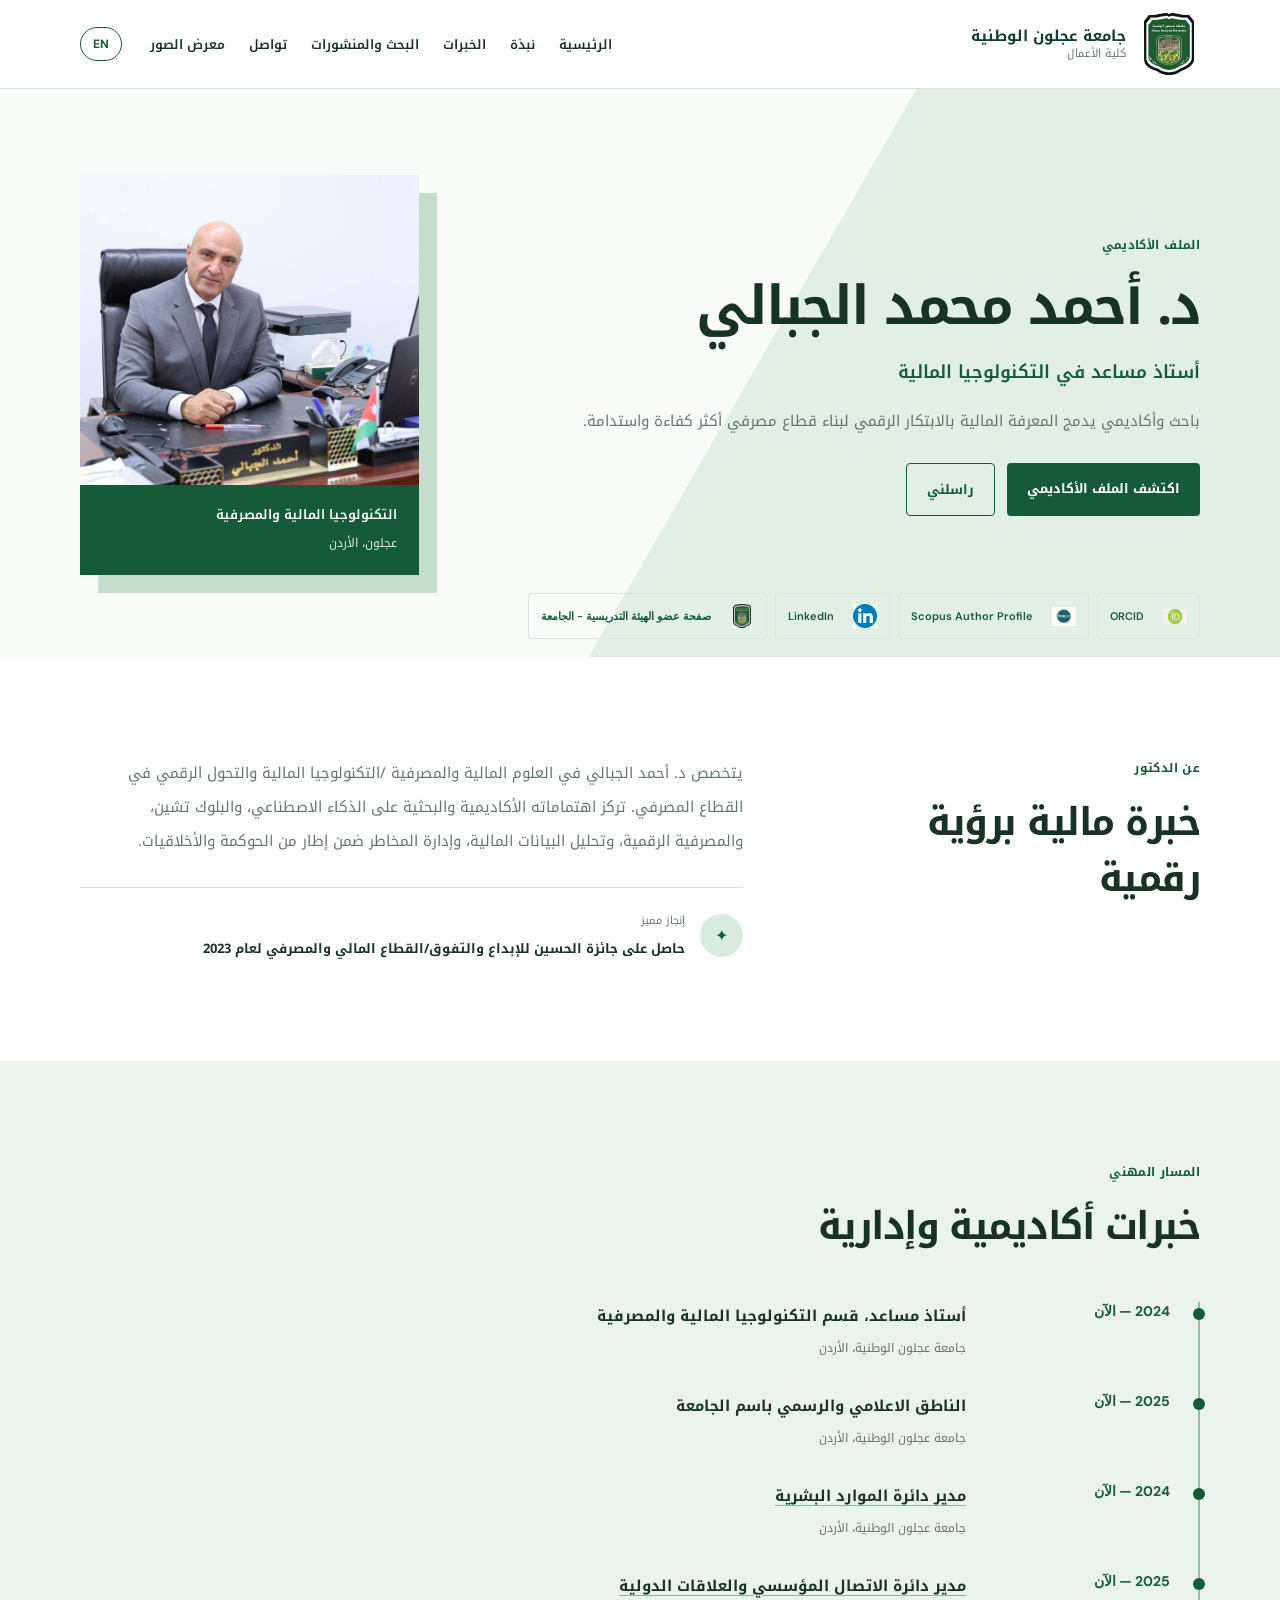
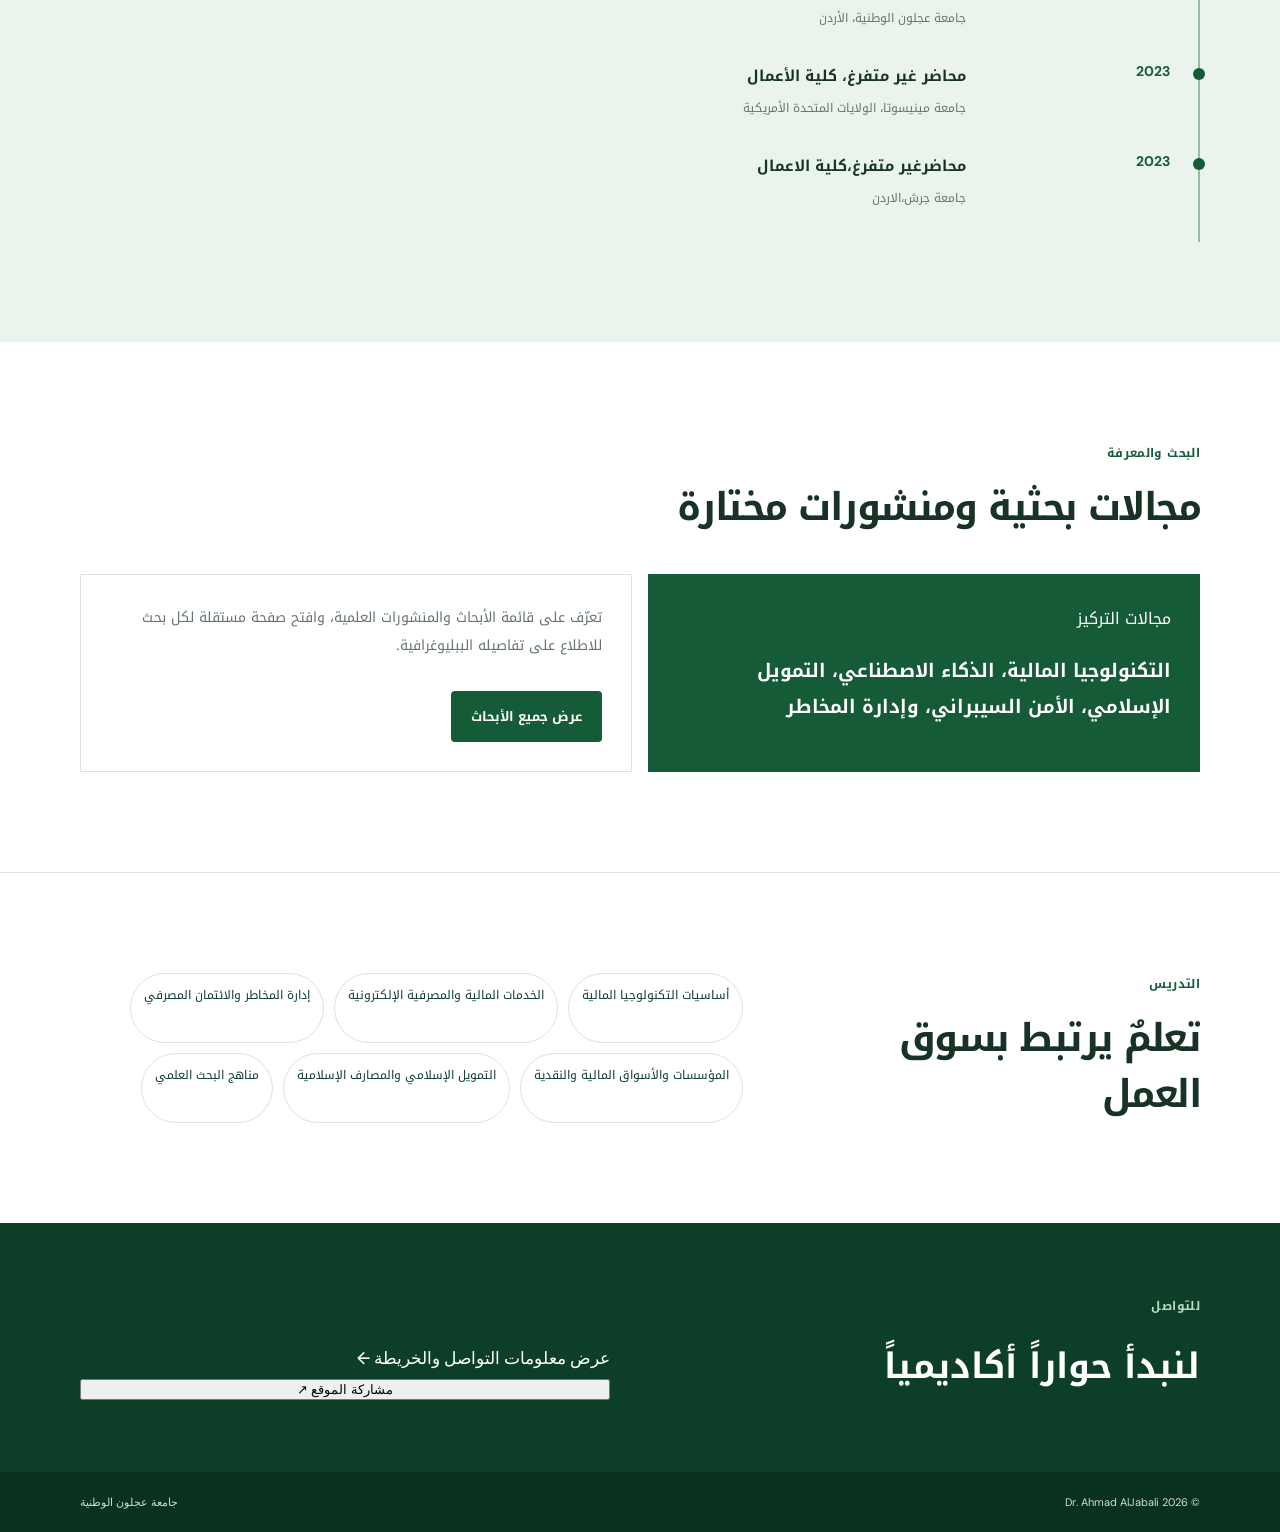
==== commit a6124680: "Update index.html" ====
--- a/index.html
+++ b/index.html
@@ -57,7 +57,8 @@
           <img src="assets/ahmad-aljabali.jpg" alt="الدكتور أحمد الجبالي" />
           <div class="photo-caption"><p data-i18n="cardDepartment"> التكنولوجيا المالية والمصرفية</p><span data-i18n="cardLocation">عجلون، الأردن</span></div>
         </aside>
-     <div class="container profile-links" aria-label="روابط أكاديمية">
+</div>
+<div class="container profile-links" aria-label="روابط أكاديمية">
   <a href="https://orcid.org/0009-0002-8690-1469" target="_blank" rel="noopener">
     <img src="assets/orcid logo.png" alt="ORCID">
     <span>ORCID</span>
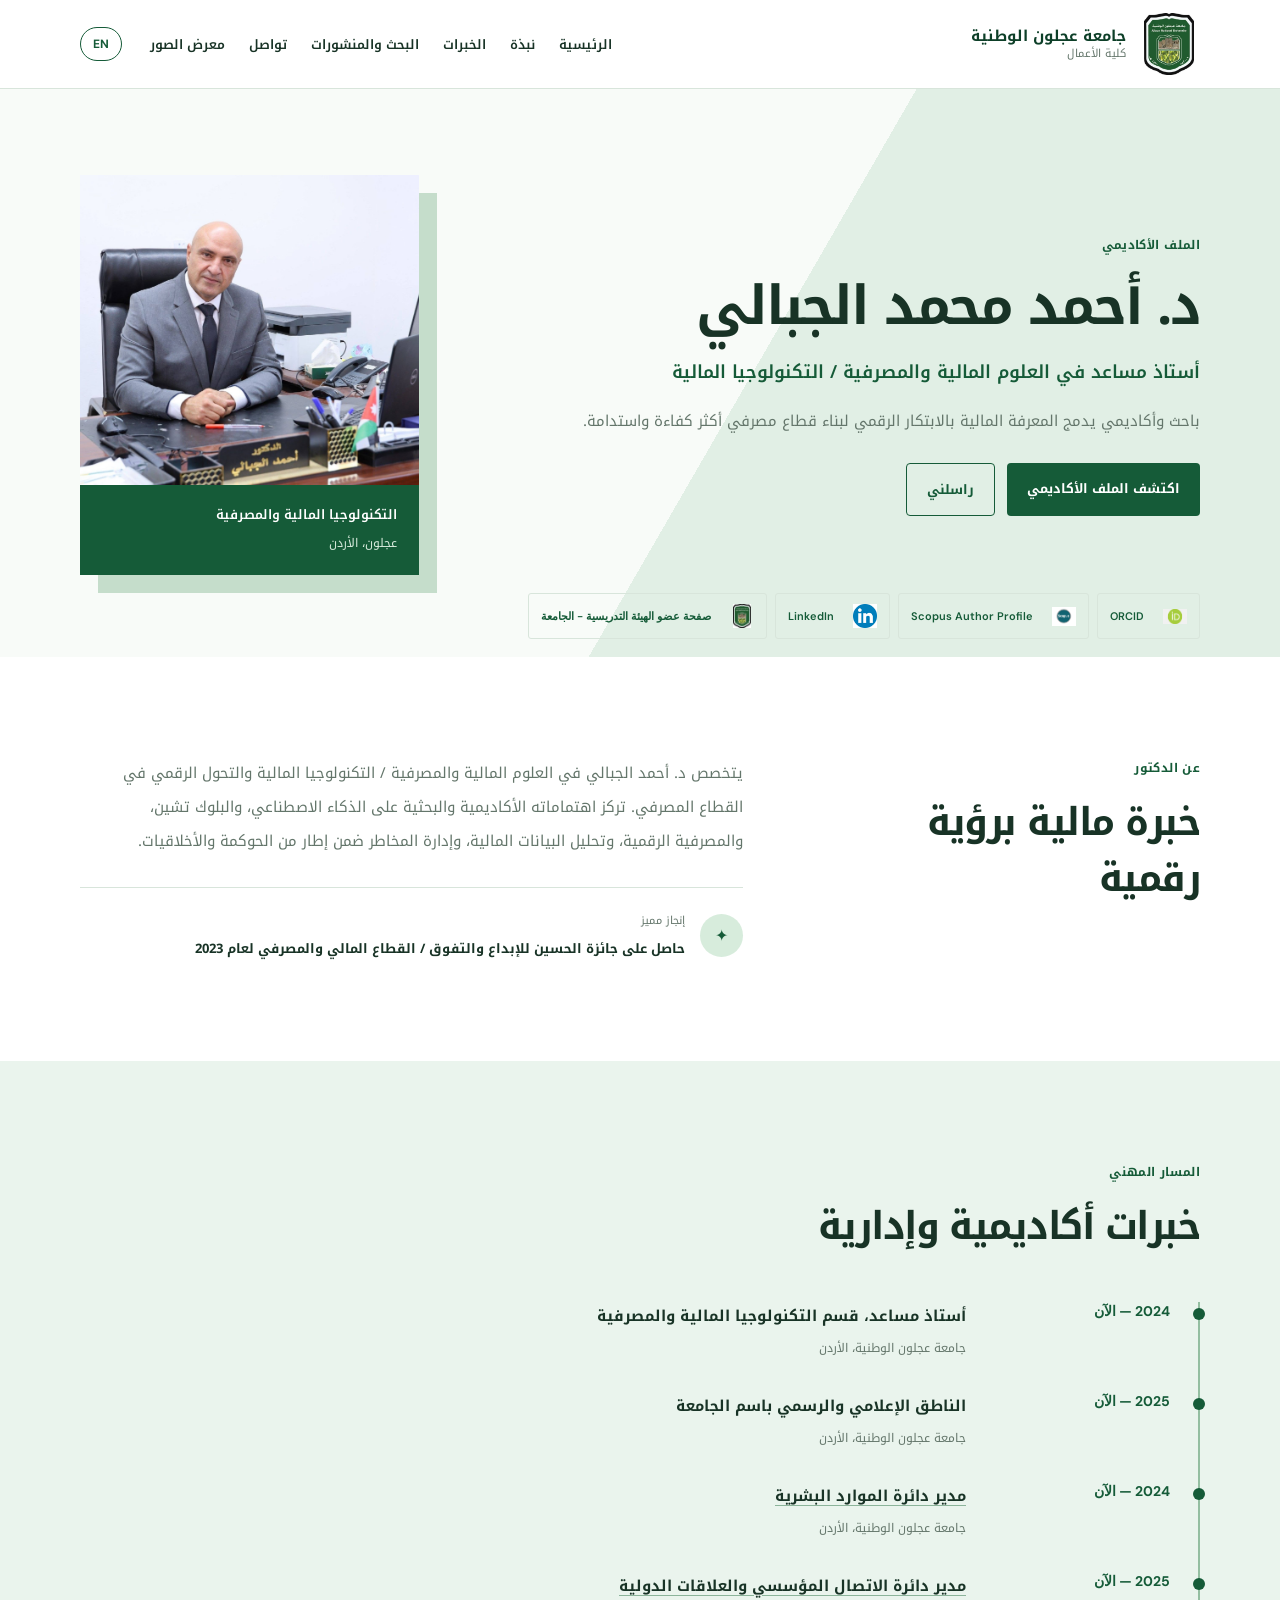
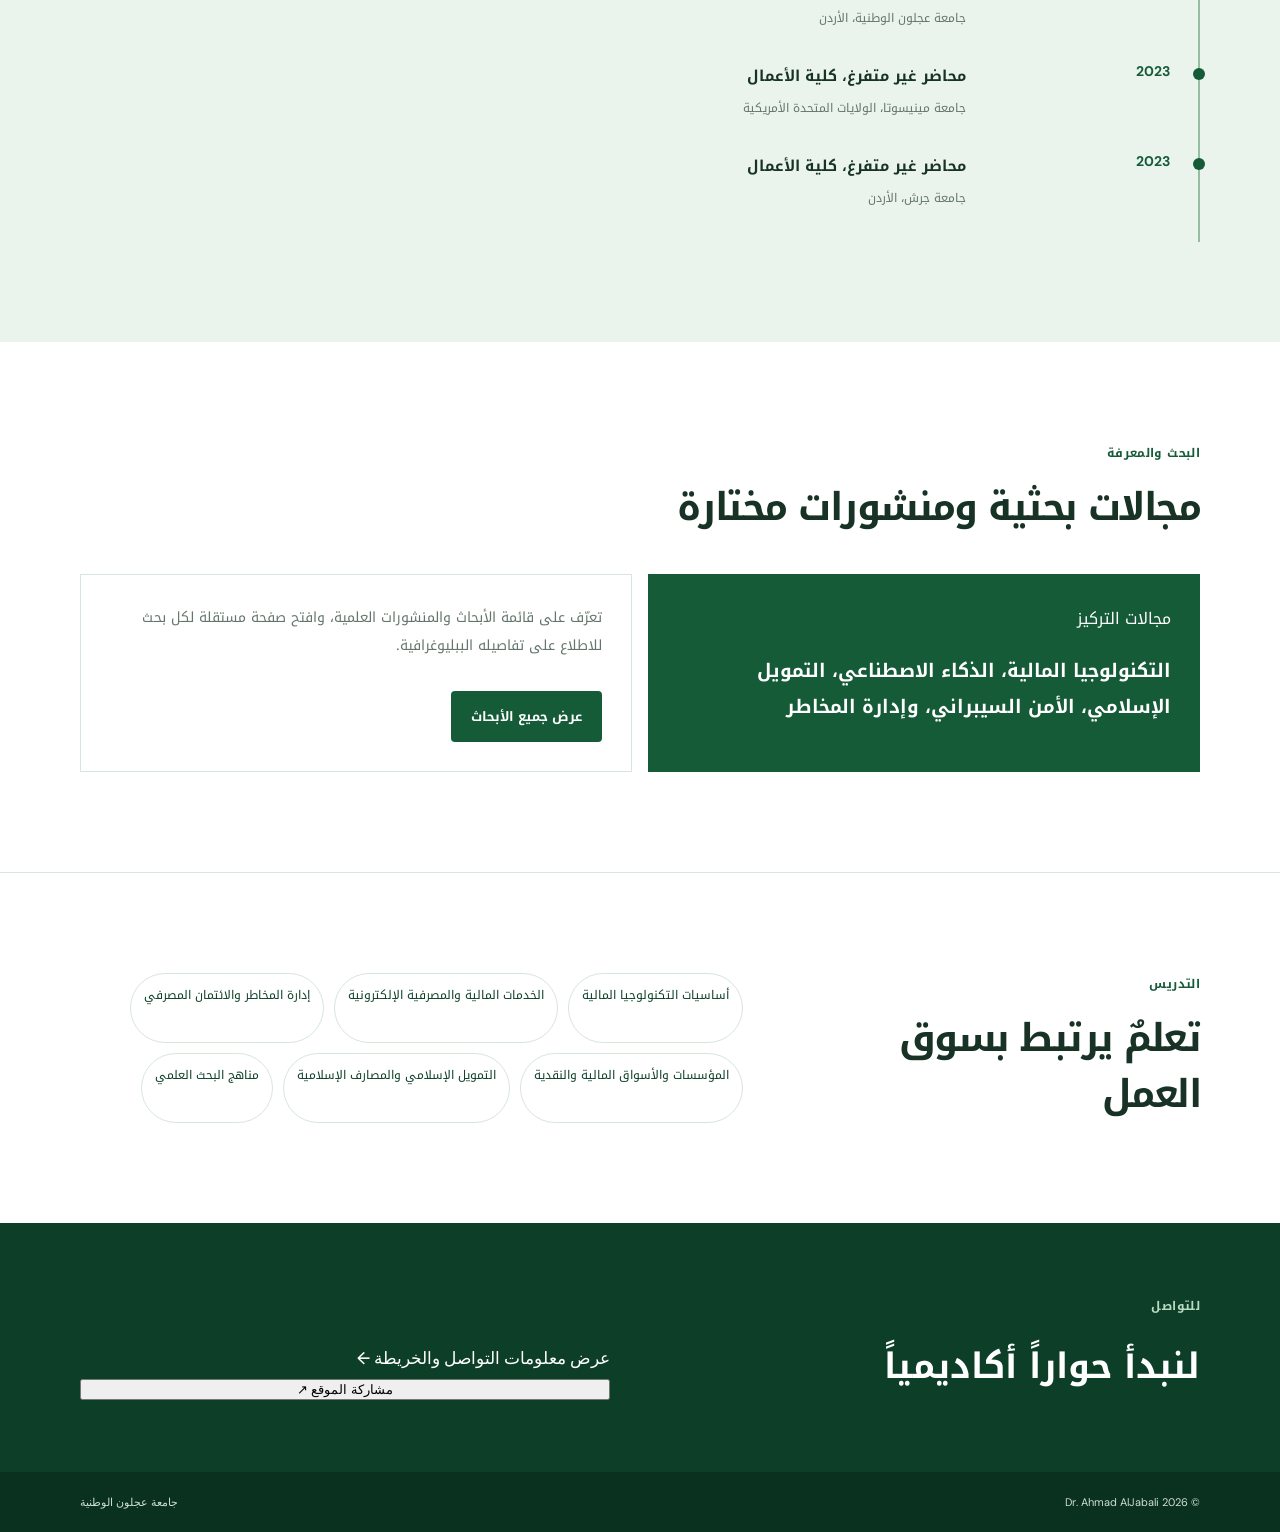
==== commit 02b1e963: "Update index.html" ====
--- a/index.html
+++ b/index.html
@@ -46,7 +46,7 @@
         <div class="hero-copy">
           <p class="eyebrow" data-i18n="eyebrow">الملف الأكاديمي</p>
           <h1 data-i18n="name">د. أحمد محمد الجبالي</h1>
-          <p class="role" data-i18n="role">أستاذ مساعد في العلوم المالية والمصرفية /التكنولوجيا المالية</p>
+          <p class="role" data-i18n="role">أستاذ مساعد في التكنولوجيا المالية</p>
           <p class="intro" data-i18n="intro">باحث وأكاديمي يدمج المعرفة المالية بالابتكار الرقمي لبناء قطاع مصرفي أكثر كفاءة واستدامة.</p>
           <div class="hero-actions">
             <a class="button button-primary" href="#about" data-i18n="discover">اكتشف الملف الأكاديمي</a>
